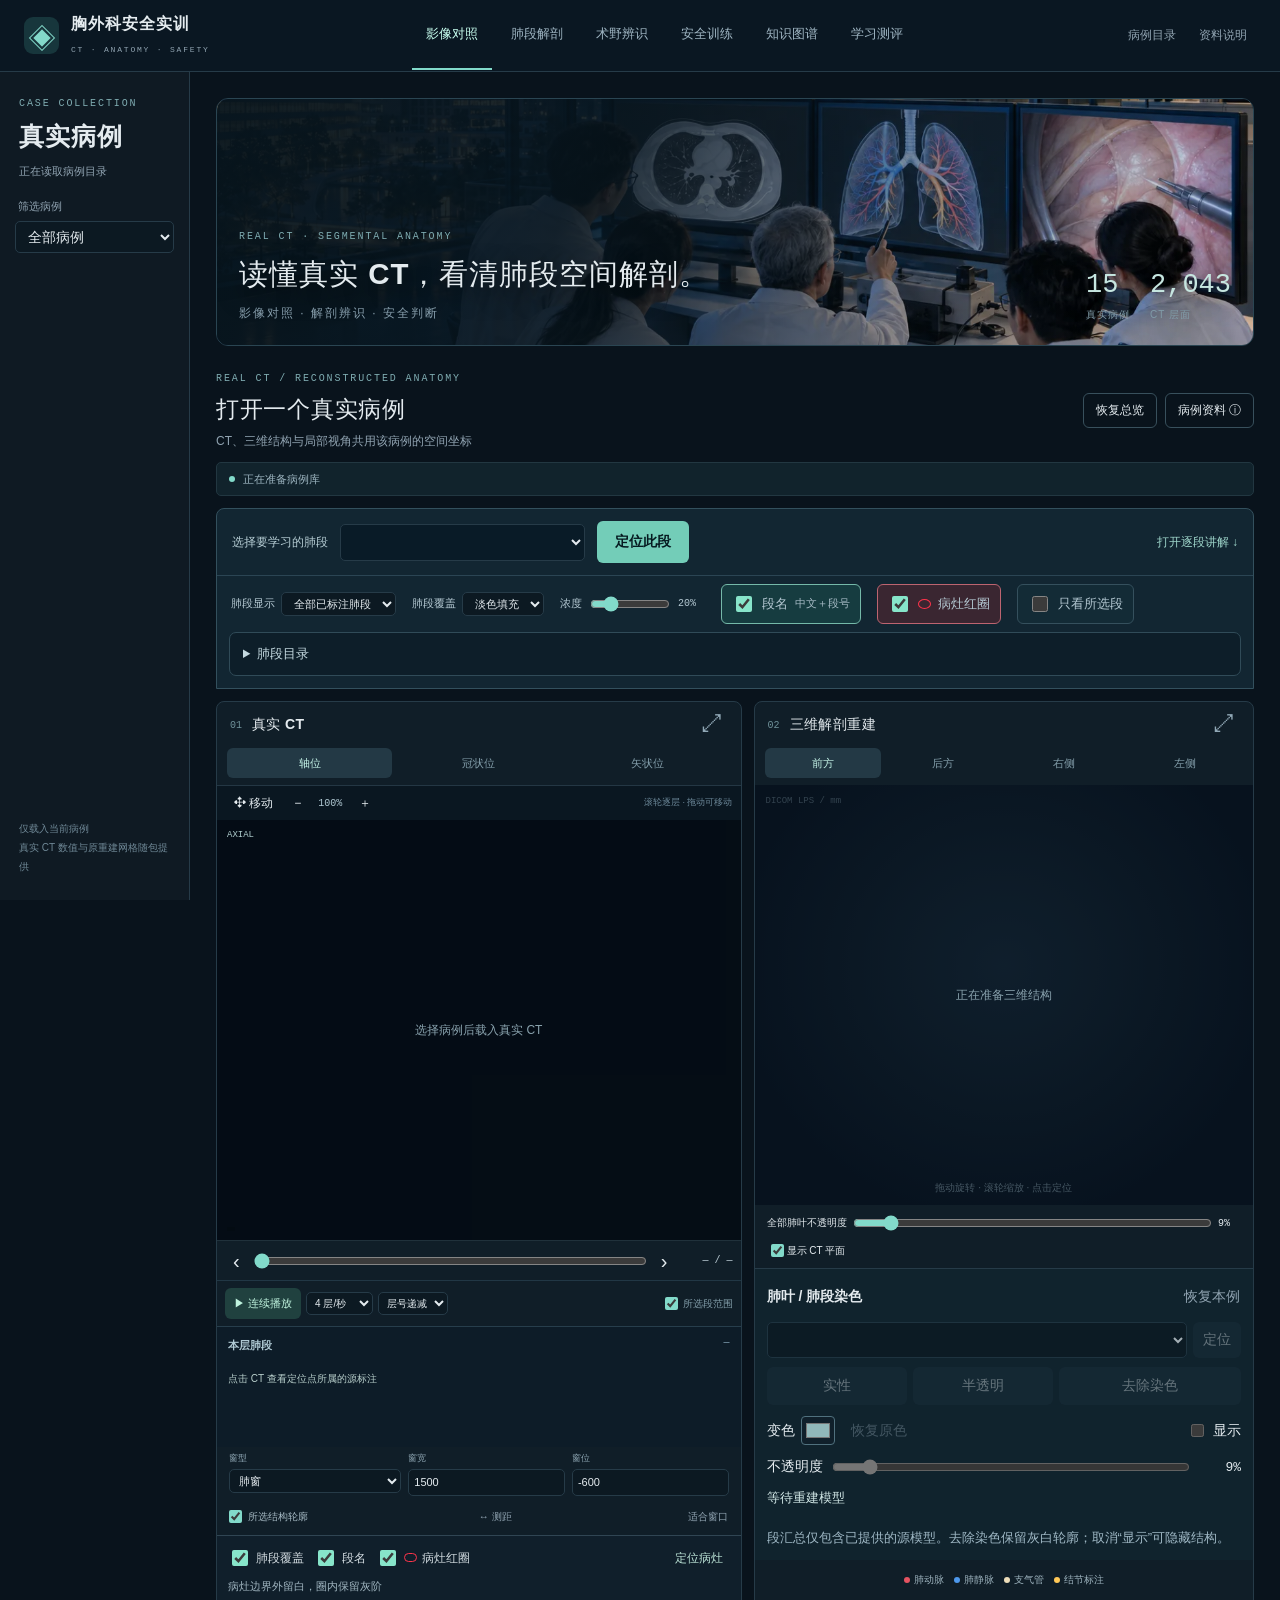
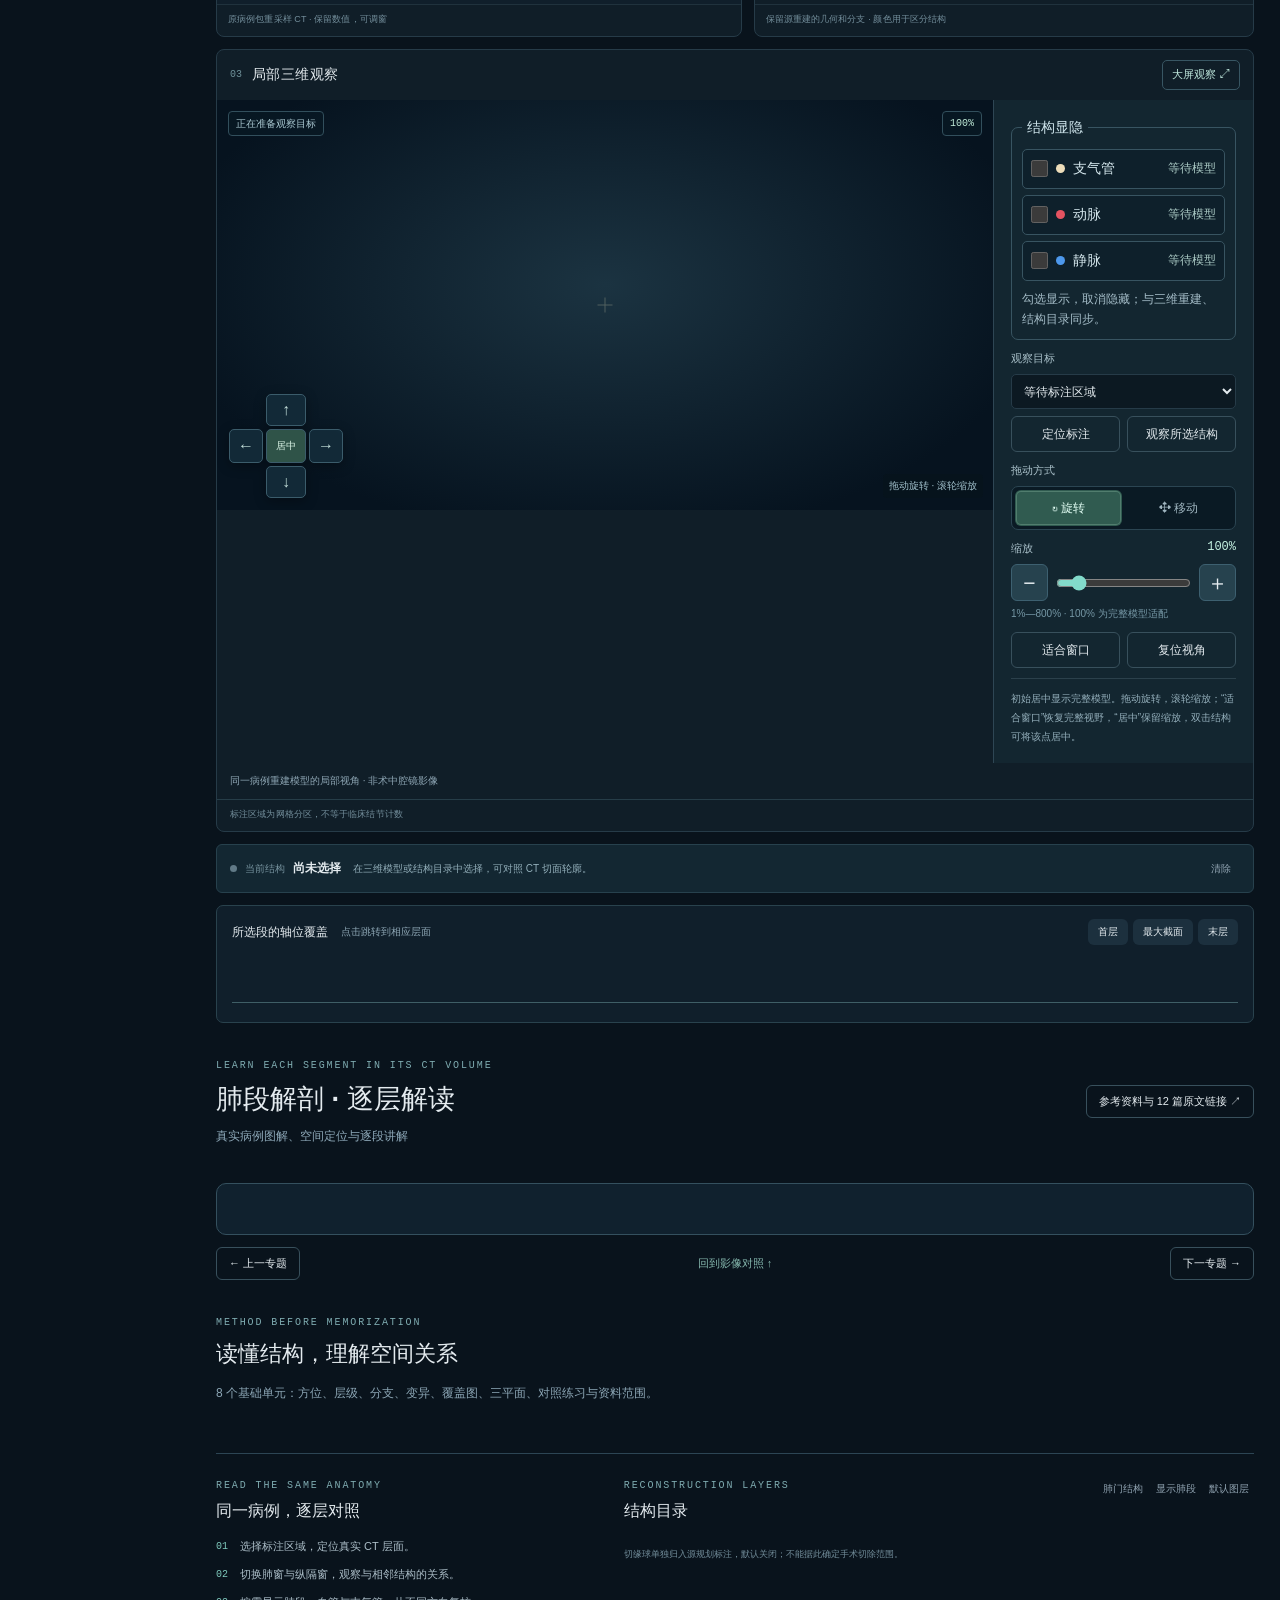
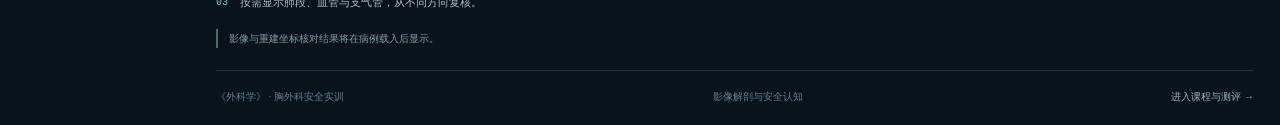
==== index.html @ 6d6334cf "Add site files batch 1 (277 files)" ====
<!doctype html>
<html lang="zh-CN">
<head>
 <meta charset="UTF-8"><meta name="viewport" content="width=device-width,initial-scale=1">
 <meta name="theme-color" content="#0b151e">
 <meta name="description" content="胸外科安全实训：以真实 CT 与三维重建学习肺段解剖，连接术野辨识、安全判断与学习测评。">
 <meta http-equiv="Content-Security-Policy" content="default-src 'self'; script-src 'self'; style-src 'self' 'unsafe-inline'; img-src 'self' data: blob:; connect-src 'self'; object-src 'none'; base-uri 'self'">
 <title>肺段解剖与影像对照｜胸外科安全实训</title>
 <link rel="icon" href="./assets/favicon.svg" type="image/svg+xml"><link rel="stylesheet" href="./case-library.css">
 <link rel="stylesheet" href="./case-library-detail.css">
 <link rel="stylesheet" href="./segment-course.css">
 <link rel="stylesheet" href="./segment-supplement.css">
 <link rel="stylesheet" href="./reconstruction-controls.css">
 <link rel="stylesheet" href="./knowledge-nav.css">
</head>
<body>
 <a class="skip" href="#case-workspace">跳到病例影像</a>
 <header class="library-header">
  <a class="library-brand" href="./index.html"><span class="brand-symbol" aria-hidden="true">◈</span><span><strong>胸外科安全实训</strong><small>CT · ANATOMY · SAFETY</small></span></a>
  <nav class="workspace-nav" aria-label="学习导航"><a class="active" href="#imaging-anchor">影像对照</a><a href="#segment-course">肺段解剖</a><a href="./or-field.html">术野辨识</a><a href="./safety-training.html?route=training">安全训练</a><a href="./safety-training.html?route=knowledge" class="knowledge-nav-link">知识图谱</a><a href="./safety-training.html?route=assessment">学习测评</a></nav>
  <div class="header-links"><button id="case-sidebar-toggle" class="quiet" aria-expanded="true" aria-controls="case-catalog">病例目录</button><button id="about-btn" class="quiet">资料说明</button></div>
 </header>
 <div class="library-layout">
  <aside class="case-sidebar" id="case-catalog" aria-label="病例目录">
   <div class="sidebar-heading"><p class="eyebrow">CASE COLLECTION</p><h1>真实病例</h1><p id="catalog-summary">正在读取病例目录</p></div>
   <label class="filter-label" for="case-filter">筛选病例</label><select id="case-filter"><option value="all">全部病例</option></select>
   <div id="case-list" class="case-list" role="list" aria-label="选择匿名病例"></div>
   <p class="sidebar-foot">仅载入当前病例<br>真实 CT 数值与原重建网格随包提供</p>
  </aside>
  <main id="case-workspace" tabindex="-1">
   <section class="home-intro"><img class="lab-scene-photo" src="./assets/scene/briefing.webp" alt="" width="1600" height="901" decoding="async"><div><p class="eyebrow">REAL CT · SEGMENTAL ANATOMY</p><h1>读懂真实 CT，<br class="mobile-break">看清肺段空间解剖。</h1><p>影像对照 · 解剖辨识 · 安全判断</p></div><div class="intro-data"><strong>15<span>真实病例</span></strong><strong>2,043<span>CT 层面</span></strong><a href="#segment-course">开始肺段学习 ↗</a></div></section>
   <div class="case-heading" id="imaging-anchor"><div><p class="eyebrow" id="case-kicker">REAL CT / RECONSTRUCTED ANATOMY</p><h2 id="case-title">打开一个真实病例</h2><p id="case-metadata">CT、三维结构与局部视角共用该病例的空间坐标</p></div><div class="heading-actions"><button id="reset-all" class="outline">恢复总览</button><button id="case-info" class="outline">病例资料 <span aria-hidden="true">ⓘ</span></button></div></div>
   <div id="case-message" class="case-message" role="status" aria-live="polite"><span class="status-dot"></span><span id="load-status">正在准备病例库</span><button id="retry-load" hidden>重新载入</button></div>
   <section class="segment-workbench" aria-label="动态肺段对照">
    <div class="segment-toolbar"><div class="segment-picker"><label for="segment-select">选择要学习的肺段</label><select id="segment-select" aria-label="按肺叶选择肺段"></select><button id="segment-focus" class="accent-button">定位此段</button></div><a href="#segment-course" class="tutorial-shortcut">打开逐段讲解 ↓</a></div>
    <div class="overlay-controls" role="group" aria-label="独立控制肺段、段名与病灶红圈">
     <label>肺段显示<select id="segment-annotation-source"><option value="review" selected>全部已标注肺段</option><option value="source">仅原有肺段</option></select></label>
     <label>肺段覆盖<select id="segment-overlay"><option value="fill">淡色填充</option><option value="outline">仅轮廓</option><option value="off">隐藏覆盖</option></select></label>
     <label class="opacity-control">浓度<input id="segment-opacity" type="range" min="8" max="65" value="20"><output id="segment-opacity-value">20%</output></label>
     <label class="annotation-switch"><input type="checkbox" id="segment-labels" checked>段名 <small>中文＋段号</small></label>
     <label class="annotation-switch lesion-switch"><input type="checkbox" id="show-lesion-outline" checked><i aria-hidden="true"></i>病灶红圈</label>
     <label class="annotation-switch"><input type="checkbox" id="segment-only">只看所选段</label>
    </div>
    <details id="case-segment-coverage" class="case-segment-coverage"><summary id="case-coverage-title">肺段目录</summary><div id="case-coverage-grid"></div></details>
   </section>
   <div class="imaging-grid">
    <section class="image-panel ct-panel" aria-labelledby="ct-title">
     <header class="panel-header"><div><span class="panel-number">01</span><h3 id="ct-title">真实 CT</h3></div><button class="expand-btn" data-expand="ct-panel" aria-label="放大真实 CT">⤢</button></header>
     <div class="plane-tabs" role="group" aria-label="CT 观察平面"><button data-plane="axial" aria-pressed="true">轴位</button><button data-plane="coronal" aria-pressed="false">冠状位</button><button data-plane="sagittal" aria-pressed="false">矢状位</button></div>
     <div class="ct-view-tools"><button id="ct-pan-mode" aria-pressed="false">✥ 移动</button><button id="ct-zoom-out" aria-label="缩小 CT">−</button><output id="ct-zoom-value">100%</output><button id="ct-zoom-in" aria-label="放大 CT">＋</button><span>滚轮逐层 · 拖动可移动</span></div><div class="ct-stage"><canvas id="real-ct" tabindex="0" aria-label="真实CT，滚轮或方向键逐层浏览，点击设置三维定位点"></canvas><img id="ct-preview" alt="当前匿名病例的真实CT预览" hidden><div class="canvas-empty" id="ct-empty">选择病例后载入真实 CT</div><span class="ct-plane-label" id="ct-plane-label">AXIAL</span><span class="ct-value" id="ct-value"></span></div>
     <div class="slice-control"><button id="slice-prev" aria-label="上一层">‹</button><input id="real-slice" type="range" min="0" max="1" value="0" aria-label="CT 层面"><button id="slice-next" aria-label="下一层">›</button><output id="real-slice-label">— / —</output></div>
     <div class="cine-controls"><button id="segment-cine" aria-pressed="false">▶ 连续播放</button><select id="cine-speed" aria-label="播放速度"><option value="2">2 层/秒</option><option value="4" selected>4 层/秒</option><option value="8">8 层/秒</option><option value="12">12 层/秒</option></select><select id="cine-direction" aria-label="播放方向"><option value="backward">层号递减</option><option value="forward">层号递增</option></select><label><input id="segment-range-only" type="checkbox" checked>所选段范围</label></div>
     <div class="slice-segment-summary"><div><strong>本层肺段</strong><span id="current-segment-count">—</span></div><p id="slice-label-status" class="slice-label-status"></p><div id="current-segments"></div><p id="segment-point">点击 CT 查看定位点所属的源标注</p></div>
     <div class="window-controls"><label>窗型<select id="window-preset"><option value="lung">肺窗</option><option value="mediastinum">纵隔窗</option><option value="bone">骨窗</option><option value="custom">自定义</option></select></label><label>窗宽<input id="window-width" type="number" value="1500" min="2" max="12000" step="50"></label><label>窗位<input id="window-center" type="number" value="-600" min="-1500" max="4000" step="50"></label></div>
     <div class="ct-options"><label><input id="show-contour" type="checkbox" checked>所选结构轮廓</label><button id="measure-btn" class="quiet" aria-pressed="false">↔ 测距</button><button id="ct-zoom-reset" class="quiet">适合窗口</button></div>
     <div class="lesion-controls"><label><input id="ct-segment-overlay" type="checkbox" checked>肺段覆盖</label><label><input id="ct-segment-labels" type="checkbox" checked>段名</label><label><input id="ct-lesion-outline" type="checkbox" checked><i aria-hidden="true"></i>病灶红圈</label><button id="locate-lesion" class="quiet">定位病灶</button><span id="lesion-readout">病灶边界外留白，圈内保留灰阶</span></div>
     <p class="panel-foot" id="ct-resolution">原病例包重采样 CT · 保留数值，可调窗</p>
    </section>
    <section class="image-panel anatomy-panel" aria-labelledby="model-title">
     <header class="panel-header"><div><span class="panel-number">02</span><h3 id="model-title">三维解剖重建</h3></div><button class="expand-btn" data-expand="anatomy-panel" aria-label="放大三维重建">⤢</button></header>
     <div class="camera-presets" role="group" aria-label="三维观察方向"><button data-camera="anterior" aria-pressed="true">前方</button><button data-camera="posterior" aria-pressed="false">后方</button><button data-camera="right" aria-pressed="false">右侧</button><button data-camera="left" aria-pressed="false">左侧</button></div>
     <div class="model-stage"><canvas id="real-model" tabindex="0" aria-label="真实三维肺结构，拖动旋转，滚轮缩放，点击结构定位CT"></canvas><span class="model-hint">拖动旋转 · 滚轮缩放 · 点击定位</span><span class="coordinate-label">DICOM LPS / mm</span><div class="canvas-empty" id="model-empty">正在准备三维结构</div></div>
     <div class="model-controls"><label>全部肺叶不透明度<input id="lobe-opacity" type="range" min="0" max="100" value="9"><output id="opacity-label">9%</output></label><label class="inline-check"><input id="show-ct-plane" type="checkbox" checked>显示 CT 平面</label></div>
     <div id="reconstruction-controls" class="reconstruction-controls" role="group" aria-label="肺叶与肺段独立染色">
      <div class="reconstruction-heading"><strong>肺叶 / 肺段染色</strong><button id="reconstruction-reset" class="quiet">恢复本例</button></div>
      <div class="reconstruction-target-row"><select id="reconstruction-target" aria-label="选择要调整的肺叶、肺段或亚段" disabled></select><button id="reconstruction-locate" disabled>定位</button></div>
      <div class="reconstruction-actions"><button data-surface-action="solid" aria-pressed="false" disabled>实性</button><button data-surface-action="translucent" aria-pressed="false" disabled>半透明</button><button data-surface-action="clear-color" aria-pressed="false" disabled>去除染色</button></div>
      <div class="reconstruction-color-row"><label>变色<input id="reconstruction-color" type="color" value="#91b8ba" aria-label="所选肺叶或肺段颜色" disabled></label><button data-surface-action="source-color" class="quiet" disabled>恢复原色</button><label class="surface-visible"><input id="reconstruction-visible" type="checkbox" disabled>显示</label></div>
      <label class="reconstruction-opacity-row">不透明度<input id="reconstruction-opacity" type="range" min="0" max="100" value="9" aria-label="所选结构不透明度，0为完全透明，100为实性" disabled><output id="reconstruction-opacity-value">9%</output></label>
      <p id="reconstruction-state" role="status" aria-live="polite">等待重建模型</p>
      <p id="reconstruction-coverage"></p><p>段汇总仅包含已提供的源模型。去除染色保留灰白轮廓；取消“显示”可隐藏结构。</p>
     </div>
     <div class="model-legend"><span><i class="artery"></i>肺动脉</span><span><i class="vein"></i>肺静脉</span><span><i class="airway"></i>支气管</span><span><i class="nodule"></i>结节标注</span></div>
     <p class="panel-foot">保留源重建的几何和分支 · 颜色用于区分结构</p>
    </section>
    <section class="image-panel detail-panel" aria-labelledby="detail-title">
     <header class="panel-header"><div><span class="panel-number">03</span><h3 id="detail-title">局部三维观察</h3></div><button class="expand-btn detail-expand" data-expand="detail-panel" data-expanded-label="退出大屏" data-collapsed-label="大屏观察" aria-label="打开局部观察大屏" aria-expanded="false">大屏观察 ⤢</button></header>
     <div class="detail-workspace">
      <div class="detail-stage" data-drag-mode="rotate">
       <canvas id="real-detail" tabindex="0" aria-label="局部三维观察。可切换旋转和移动，使用加减按钮缩放；方向键移动，Home键居中。" aria-describedby="detail-help"></canvas>
       <div class="detail-reticle" aria-hidden="true"></div>
       <div class="detail-hud"><span id="detail-focus-label">正在准备观察目标</span><span id="detail-zoom-badge">100%</span></div>
       <div class="detail-nudge" role="group" aria-label="将模型移到所需位置">
        <button data-detail-pan="0,-1" class="nudge-up" aria-label="模型向上移动" title="模型向上移动">↑</button>
        <button data-detail-pan="-1,0" class="nudge-left" aria-label="模型向左移动" title="模型向左移动">←</button>
        <button id="detail-center" class="nudge-center" aria-label="将模型移到画面中央" title="模型居中，保留当前缩放">居中</button>
        <button data-detail-pan="1,0" class="nudge-right" aria-label="模型向右移动" title="模型向右移动">→</button>
        <button data-detail-pan="0,1" class="nudge-down" aria-label="模型向下移动" title="模型向下移动">↓</button>
       </div>
       <span class="detail-canvas-hint" id="detail-drag-hint">拖动旋转 · 滚轮缩放</span>
      </div>
      <div class="detail-tools" aria-label="局部观察工具">
       <fieldset class="detail-structure-controls"><legend>结构显隐</legend><div class="detail-structure-options">
        <label><input id="detail-show-airway" data-detail-group="airway" type="checkbox" disabled><i class="airway" aria-hidden="true"></i><span>支气管</span><small data-detail-group-state="airway">等待模型</small></label>
        <label><input id="detail-show-artery" data-detail-group="artery" type="checkbox" disabled><i class="artery" aria-hidden="true"></i><span>动脉</span><small data-detail-group-state="artery">等待模型</small></label>
        <label><input id="detail-show-vein" data-detail-group="vein" type="checkbox" disabled><i class="vein" aria-hidden="true"></i><span>静脉</span><small data-detail-group-state="vein">等待模型</small></label>
       </div><p>勾选显示，取消隐藏；与三维重建、结构目录同步。</p></fieldset>
       <div class="detail-target-controls"><label for="target-select">观察目标</label><select id="target-select"><option>等待标注区域</option></select><div class="detail-target-actions"><button id="focus-target" class="outline">定位标注</button><button id="focus-selection" class="outline">观察所选结构</button></div></div>
       <div class="detail-mode-controls"><span class="detail-tool-label">拖动方式</span><div class="detail-mode-buttons" role="group" aria-label="选择拖动操作"><button data-detail-mode="rotate" aria-pressed="true">↻ 旋转</button><button data-detail-mode="pan" aria-pressed="false">✥ 移动</button></div></div>
       <div class="detail-zoom-controls"><label for="detail-zoom">缩放 <output id="detail-zoom-value">100%</output></label><div class="detail-zoom-row"><button id="detail-zoom-out" aria-label="缩小模型" title="缩小模型">−</button><input id="detail-zoom" type="range" min="1" max="800" value="100" step="0.1" aria-label="模型显示比例，以适合窗口为百分之百"><button id="detail-zoom-in" aria-label="放大模型" title="放大模型">＋</button></div><small id="detail-zoom-reference">1%—800% · 100% 为完整模型适配</small></div>
       <div class="detail-view-actions"><button id="detail-fit" class="outline">适合窗口</button><button id="detail-reset" class="outline">复位视角</button></div>
       <p id="detail-help" class="detail-help">初始居中显示完整模型。拖动旋转，滚轮缩放；“适合窗口”恢复完整视野，“居中”保留缩放，双击结构可将该点居中。</p>
      </div>
     </div>
     <p class="detail-note">同一病例重建模型的局部视角 · 非术中腔镜影像</p>
     <p class="panel-foot">标注区域为网格分区，不等于临床结节计数</p>
    </section>
   </div>
   <div class="selection-strip"><div><span class="selection-dot" id="selection-dot"></span><span>当前结构</span><strong id="selection-title">尚未选择</strong></div><p id="selection-position">在三维模型或结构目录中选择，可对照 CT 切面轮廓。</p><button id="clear-selection" class="quiet">清除</button></div>
   <div class="segment-timeline"><div><strong>所选段的轴位覆盖</strong><span id="segment-timeline-caption">点击跳转到相应层面</span><div class="segment-bookmarks"><button data-segment-position="first">首层</button><button data-segment-position="peak">最大截面</button><button data-segment-position="last">末层</button></div></div><div id="segment-slice-strip" class="slice-bars" aria-label="肺段轴位覆盖时间轴"></div></div>
   <section id="segment-course" class="segment-course" aria-labelledby="segment-course-title">
    <header class="course-heading"><div><p class="eyebrow">LEARN EACH SEGMENT IN ITS CT VOLUME</p><h2 id="segment-course-title">肺段解剖 · 逐层解读</h2><p id="segment-count-total">真实病例图解、空间定位与逐段讲解</p></div><button id="segment-source-btn" class="outline">参考资料与 12 篇原文链接 ↗</button></header>
    <div id="segment-navigation" class="segment-navigation" aria-label="肺叶与肺段教程目录"></div>
    <div id="segment-lesson" class="segment-lesson"></div>
    <div class="lesson-pager"><button id="segment-previous" class="outline">← 上一专题</button><a href="#imaging-anchor">回到影像对照 ↑</a><button id="segment-next" class="outline">下一专题 →</button></div>
    <div class="fundamentals-heading"><p class="eyebrow">METHOD BEFORE MEMORIZATION</p><h3>读懂结构，理解空间关系</h3><p>8 个基础单元：方位、层级、分支、变异、覆盖图、三平面、对照练习与资料范围。</p></div><div id="fundamentals" class="fundamentals"></div>
   </section>
   <div class="lower-grid">
    <section class="study-notes"><p class="eyebrow">READ THE SAME ANATOMY</p><h3>同一病例，逐层对照</h3><ol><li><span>01</span><p>选择标注区域，定位真实 CT 层面。</p></li><li><span>02</span><p>切换肺窗与纵隔窗，观察与相邻结构的关系。</p></li><li><span>03</span><p>按需显示肺段、血管与支气管，从不同方向复核。</p></li></ol><p class="alignment-note" id="alignment-note">影像与重建坐标核对结果将在病例载入后显示。</p></section>
    <section class="structure-section"><div class="structure-heading"><div><p class="eyebrow">RECONSTRUCTION LAYERS</p><h3>结构目录 <span id="structure-count"></span></h3></div><div class="layer-presets"><button id="layers-core" class="quiet">肺门结构</button><button id="layers-segments" class="quiet">显示肺段</button><button id="layers-reset" class="quiet">默认图层</button></div></div><div id="structure-groups" class="structure-groups"></div><p class="layer-note">切缘球单独归入源规划标注，默认关闭；不能据此确定手术切除范围。</p></section>
   </div>
   <footer class="library-footer"><span>《外科学》 · 胸外科安全实训</span><span>影像解剖与安全认知</span><a href="./safety-training.html?route=assessment">进入课程与测评 →</a></footer>
  </main>
 </div>
 <dialog id="case-dialog"><button id="close-dialog" class="dialog-close" aria-label="关闭说明">×</button><div id="dialog-content"></div></dialog>
 <dialog id="segment-source-dialog"><button id="segment-source-close" class="dialog-close" aria-label="关闭参考资料">×</button><div id="segment-source-content"></div></dialog>
 <script type="module" src="./case-library.js"></script>
</body>
</html>
---- case-library.css ----
:root{color-scheme:dark;--bg:#0b141d;--surface:#111f2a;--line:#243541;--text:#e4ebef;--muted:#91a4b2;--accent:#7bd2bd;--mono:ui-monospace,SFMono-Regular,Consolas,monospace;font:14px/1.55 -apple-system,BlinkMacSystemFont,"PingFang SC","Microsoft YaHei",sans-serif}*{box-sizing:border-box}body{margin:0;background:var(--bg);color:var(--text)}button,input,select{font:inherit}button,a,input,select{touch-action:manipulation}button{cursor:pointer;border:1px solid transparent;background:#1c303e;color:var(--text);border-radius:6px;padding:7px 11px}button:hover{background:#284251}button:disabled{opacity:.4;cursor:wait}a{color:inherit;text-decoration:none}button:focus-visible,a:focus-visible,input:focus-visible,select:focus-visible,canvas:focus-visible{outline:2px solid var(--accent);outline-offset:3px}select,input[type=number]{color:var(--text);background:#0c1922;border:1px solid var(--line);border-radius:5px;padding:6px 8px;min-width:0}input[type=range]{accent-color:var(--accent);min-width:40px;cursor:pointer}input[type=checkbox]{accent-color:var(--accent)}[hidden]{display:none!important}.quiet{background:transparent;color:var(--muted);padding:6px 8px}.quiet:hover{color:var(--text)}.outline,.return-link{border:1px solid #38505c;background:transparent;border-radius:6px;padding:7px 12px}.skip{position:fixed;top:-80px;left:12px;z-index:100;background:var(--accent);color:#06121b;padding:10px}.skip:focus{top:10px}.library-header{height:78px;display:flex;align-items:center;justify-content:space-between;padding:0 28px;border-bottom:1px solid var(--line);background:#0f1b25;gap:20px}.library-brand{display:flex;gap:12px;align-items:center;white-space:nowrap}.brand-symbol{display:grid;place-items:center;width:38px;height:42px;color:var(--accent);font-size:32px;border:1px solid #42615f;border-radius:9px}.library-brand strong{display:block;font-size:17px;letter-spacing:1px;font-weight:600}.library-brand small{font:9px var(--mono);letter-spacing:1.5px;color:var(--muted)}.header-links{display:flex;align-items:center;gap:20px}.live-badge{font-size:12px;color:#a1bdba}.live-badge i,.status-dot{display:inline-block;background:var(--accent);width:6px;height:6px;border-radius:50%;margin-right:8px}.return-link{font-size:13px}.return-link span{margin-left:10px}.library-layout{display:grid;grid-template-columns:216px minmax(0,1fr);min-height:calc(100vh - 78px)}.case-sidebar{border-right:1px solid var(--line);background:#0f1a23;padding:27px 15px 18px;display:flex;flex-direction:column}.sidebar-heading{padding:0 8px 18px}.eyebrow{margin:0 0 6px;font:10px/1.5 var(--mono);letter-spacing:1.9px;color:#7facb1}.sidebar-heading h1{font-size:25px;letter-spacing:1px;margin:4px 0 7px;font-weight:600}.sidebar-heading p:last-child{font-size:11px;color:var(--muted);margin:0}.filter-label{color:var(--muted);font-size:11px;margin:0 7px 6px}.case-sidebar>select{margin:0 4px 18px}.case-list{display:flex;flex-direction:column;gap:7px;max-height:calc(100vh - 330px);overflow:auto;scrollbar-width:thin;min-height:210px}.case-card{display:grid;grid-template-columns:49px 1fr;align-items:center;width:100%;text-align:left;gap:10px;padding:11px 8px;border:1px solid transparent;background:transparent;border-radius:7px}.case-card img{width:49px;height:49px;object-fit:contain;background:#03080c;border-radius:4px;opacity:.75}.case-card small{font:10px var(--mono);color:var(--muted)}.case-card strong{font-size:12px;display:block;letter-spacing:.3px;font-weight:500;margin:3px 0}.case-card .card-slices{font-size:10px;color:#7d929e;display:block}.case-card[aria-current=true]{background:#18312f;border-color:#3e665f}.case-card[aria-current=true] small{color:var(--accent)}.case-card[aria-current=true] img{opacity:1}.sidebar-foot{margin:auto 8px 0;padding-top:22px;color:#6f8896;font-size:10px;line-height:1.9}main{min-width:0;padding:26px 25px 0}.case-heading{display:flex;align-items:center;justify-content:space-between;gap:15px;margin-bottom:16px}.case-heading h2{margin:4px 0 4px;font-size:27px;font-weight:550;letter-spacing:.7px}.case-heading #case-metadata{font-size:12px;color:var(--muted);margin:0}.heading-actions{display:flex;gap:8px;flex-shrink:0}.heading-actions button{font-size:12px}.case-message{display:flex;align-items:center;gap:0;color:#9eb6c1;font-size:11px;min-height:34px;padding:6px 12px;border:1px solid #223741;background:#11232c;border-radius:5px;margin-bottom:15px}.case-message.error{color:#f0b4ad;border-color:#764e4c}.case-message.error .status-dot{background:#ef8c83}.case-message button{margin-left:auto;padding:2px 8px}.imaging-grid{display:grid;grid-template-columns:minmax(250px,1.03fr) minmax(285px,1.3fr) minmax(230px,.9fr);gap:11px;align-items:stretch}.image-panel{background:#101e28;border:1px solid var(--line);border-radius:8px;overflow:hidden;display:flex;flex-direction:column;min-width:0}.panel-header{display:flex;align-items:center;justify-content:space-between;height:47px;padding:0 13px}.panel-header>div{display:flex;align-items:center;gap:10px}.panel-header h3{font-size:13px;font-weight:550;margin:0;letter-spacing:.4px}.panel-number{font:10px var(--mono);color:#6f9199}.expand-btn{background:transparent;font-size:22px;line-height:1;padding:2px 5px;color:#90a8b6}.plane-tabs,.camera-presets,.detail-toolbar{height:37px;display:flex;padding:0 10px 7px;gap:4px}.plane-tabs button,.camera-presets button{font-size:11px;background:transparent;padding:3px 10px;color:#839eaa;flex:1}.plane-tabs [aria-pressed=true],.camera-presets [aria-pressed=true]{background:#233945;color:#c5f4e8}.detail-toolbar select{font-size:11px;width:100%;padding:3px 7px}.ct-stage,.model-stage,.detail-stage{position:relative;height:340px;min-height:270px;flex:1;background:#03090e;overflow:hidden}.model-stage{background:radial-gradient(ellipse at 48% 39%,#1d3442,#0a161f 72%)}.detail-stage{background:radial-gradient(ellipse at 50% 50%,#1c2e38,#050e16 80%)}canvas{width:100%;height:100%;display:block;touch-action:none}.ct-stage canvas{cursor:crosshair}.model-stage canvas,.detail-stage canvas{cursor:grab}.model-stage canvas:active,.detail-stage canvas:active{cursor:grabbing}#ct-preview{position:absolute;left:0;top:0;width:100%;height:100%;object-fit:contain;opacity:.48;pointer-events:none}.canvas-empty{position:absolute;inset:0;display:flex;align-items:center;justify-content:center;color:#8aa3ae;font-size:12px;background:#07111b85;padding:20px;text-align:center;pointer-events:none}.ct-plane-label,.ct-value,.coordinate-label,.model-hint,.detail-mode{position:absolute;pointer-events:none;color:#8aa4b1;font:9px/1.5 var(--mono)}.ct-plane-label{left:10px;top:9px;color:#afcdcd}.ct-value{left:10px;bottom:9px;background:#040b11a8;padding:2px 4px}.model-hint{bottom:10px;left:0;right:0;text-align:center;font-family:inherit;font-size:10px}.coordinate-label{top:10px;left:11px;opacity:.7}.detail-mode{left:10px;top:10px;font-family:inherit;font-size:10px;color:#aec3c9}.detail-reticle{position:absolute;left:50%;top:50%;width:15px;height:15px;transform:translate(-50%,-50%);pointer-events:none;opacity:.45}.detail-reticle:before,.detail-reticle:after{content:"";position:absolute;background:#e0d7af}.detail-reticle:before{width:15px;height:1px;top:7px}.detail-reticle:after{height:15px;width:1px;left:7px}.slice-control{height:40px;padding:5px 8px;display:flex;gap:4px;align-items:center;border-top:1px solid #20313b}.slice-control button{font-size:20px;padding:0 7px;background:transparent;line-height:1}.slice-control input{width:100%;flex:1}.slice-control output{font:10px var(--mono);color:#bacbd4;min-width:53px;text-align:right}.window-controls{display:grid;grid-template-columns:1.1fr 1fr 1fr;gap:7px;padding:5px 12px 8px}.window-controls label{font-size:9px;color:#8ea6b3}.window-controls select,.window-controls input{display:block;width:100%;font-size:11px;margin-top:3px;padding:4px 5px}.ct-options{padding:0 8px 5px;display:flex;align-items:center;gap:0;justify-content:space-between;font-size:10px}.ct-options label{display:flex;align-items:center;gap:3px;color:#a6bac4}.ct-options button{font-size:10px;padding:4px}.ct-options [aria-pressed=true]{color:var(--accent);background:#1c3d38}.model-controls{height:52px;padding:8px 12px;display:flex;align-items:center;gap:8px;flex-wrap:wrap;font-size:10px}.model-controls>label:first-child{display:flex;gap:4px;align-items:center;flex:1}.model-controls input[type=range]{width:75px;flex:1}.model-controls output{font:10px var(--mono);min-width:23px}.inline-check{display:flex;align-items:center;white-space:nowrap}.model-legend{display:flex;gap:10px;flex-wrap:wrap;justify-content:center;align-content:center;padding:12px 8px 16px;flex:0 0 55px;font-size:10px;color:#9db3be}.model-legend span{white-space:nowrap}.model-legend i{width:6px;height:6px;display:inline-block;margin-right:4px;border-radius:50%}.artery{background:#e55361}.vein{background:#4d98ec}.airway{background:#edddba}.nodule{background:#ffc857}.panel-foot{font-size:9px;color:#738e9b;letter-spacing:.1px;border-top:1px solid #20323d;padding:8px 11px;min-height:32px;margin:auto 0 0}.detail-controls{display:flex;gap:3px;align-items:center;justify-content:space-between;padding:10px 9px 6px}.detail-controls button{font-size:10px;padding:5px 7px}.detail-note{font-size:10px;color:#8ea6b4;padding:2px 12px 12px;margin:0;line-height:1.8;flex:0 0 66px}.selection-strip{margin:12px 0 25px;min-height:44px;display:flex;align-items:center;gap:20px;padding:9px 13px;background:#132732;border:1px solid #27414d;border-radius:6px;font-size:11px}.selection-strip>div{display:flex;gap:8px;align-items:center;white-space:nowrap}.selection-strip>div>span:nth-child(2){color:#77939f;font-size:10px}.selection-dot{width:7px;height:7px;border-radius:50%;background:#617a87}.selection-strip strong{font-size:12px}.selection-strip p{margin:0;color:#93afba;flex:1;font-size:10px}.selection-strip button{font-size:10px}.lower-grid{display:grid;grid-template-columns:minmax(220px,.65fr) minmax(0,1.65fr);gap:32px;padding-bottom:22px}.lower-grid h3{font-size:16px;font-weight:550;margin:3px 0 14px}.study-notes ol{padding:0;list-style:none;margin:0 0 16px}.study-notes li{display:flex;align-items:start;gap:12px;margin:11px 0}.study-notes li>span{font:10px var(--mono);color:#7fc8bb;margin-top:3px}.study-notes li p{font-size:11px;color:#acbec8;margin:0}.alignment-note{border-left:2px solid #476e65;padding-left:11px;font-size:10px;color:#829da9;line-height:1.9;margin:18px 0 0}.structure-heading{display:flex;align-items:center;justify-content:space-between;gap:10px}.structure-heading h3 span{font:11px var(--mono);color:#7897a3}.layer-presets{display:flex;gap:3px}.layer-presets button{font-size:10px}.structure-groups{display:grid;grid-template-columns:1fr 1fr;gap:7px}.structure-group{background:#11212b;border:1px solid #253843;border-radius:5px;overflow:hidden;align-self:start}.structure-group summary{padding:8px 10px;display:flex;align-items:center;gap:8px;cursor:pointer;font-size:11px;list-style:none}.structure-group summary:after{content:'＋';margin-left:auto;color:#7595a4}.structure-group[open] summary:after{content:'−'}.structure-group summary small{font:9px var(--mono);color:#7193a2}.structure-group summary i,.structure-row i{width:6px;height:6px;display:inline-block;border-radius:50%;flex-shrink:0}.structure-rows{max-height:150px;overflow:auto;scrollbar-width:thin;border-top:1px solid #21343e;padding:5px}.structure-row{display:flex;align-items:center;gap:5px;padding:1px 3px}.structure-row input{margin:0 4px 0 1px}.structure-row button{background:transparent;padding:3px 4px;font-size:10px;text-align:left;display:flex;align-items:center;gap:6px;flex:1;color:#aebfc8}.structure-row button[aria-pressed=true]{background:#29423e;color:#d1f8ed}.layer-note{font-size:9px;color:#738e9b;margin:10px 0 0}.library-footer{display:flex;align-items:center;justify-content:space-between;gap:20px;padding:18px 0 20px;border-top:1px solid #21343f;color:#647f8d;font-size:10px}.library-footer a{color:#98b7b8}.expanded{position:fixed;inset:25px;z-index:30;box-shadow:0 0 0 100vmax #02070bec}.expanded .ct-stage,.expanded .model-stage,.expanded .detail-stage{height:auto;min-height:0}.expanded .panel-header h3{font-size:17px}.expanded .panel-foot{margin-top:0}.expanded .window-controls{max-width:480px}.expanded .model-controls{max-width:560px}.expanded .model-legend{flex-basis:40px}.expanded .detail-note{flex-basis:auto}dialog{background:#14232e;color:var(--text);border:1px solid #3a5361;border-radius:12px;width:min(660px,calc(100vw - 30px));max-height:85vh;padding:30px;box-shadow:0 20px 100px #0008}dialog::backdrop{background:#020810b8;backdrop-filter:blur(5px)}.dialog-close{position:absolute;right:10px;top:7px;font-size:25px;background:transparent;color:#95adb9}dialog h2{font-size:23px;margin:5px 0 15px}dialog h3{font-size:14px;margin:23px 0 8px}dialog p,dialog li{font-size:13px;line-height:1.9;color:#b1c2cd}dialog ul{padding-left:19px}dialog table{width:100%;border-collapse:collapse;font-size:12px;margin:12px 0}dialog td{border-bottom:1px solid #2a414e;padding:8px}dialog td:first-child{color:#87a4b4;width:45%}dialog a{color:var(--accent);text-decoration:underline}
@media(min-width:1700px){.ct-stage,.model-stage,.detail-stage{height:420px}.library-layout{grid-template-columns:238px 1fr}main{padding:32px 32px 0}.case-sidebar{padding-top:32px}.imaging-grid{gap:15px}.case-card{grid-template-columns:60px 1fr;padding:12px}.case-card img{width:60px;height:55px}.case-card strong{font-size:13px}.case-list{max-height:calc(100vh - 350px)}}
@media(max-width:1280px){.library-layout{grid-template-columns:184px minmax(0,1fr)}main{padding:23px 17px 0}.case-sidebar{padding:23px 9px}.library-header{padding:0 20px}.imaging-grid{grid-template-columns:minmax(240px,1fr) minmax(260px,1.18fr)}.detail-panel{grid-column:1/-1;display:grid;grid-template-columns:235px 1fr 230px;grid-template-rows:47px 45px 55px 32px}.detail-panel .panel-header{grid-column:1;grid-row:1}.detail-toolbar{grid-column:1;grid-row:2;padding:5px 12px}.detail-stage{grid-column:2;grid-row:1/5;height:179px;min-height:0}.detail-controls{grid-column:1;grid-row:3;display:block}.detail-controls button{display:block;margin:2px auto}.detail-note{grid-column:3;grid-row:1/4;padding:24px 15px 10px}.detail-panel .panel-foot{grid-column:3;grid-row:4;border:0;font-size:9px;padding:0 15px}.detail-panel.expanded{display:flex}.detail-panel.expanded .detail-stage{flex:1;height:auto}.detail-panel.expanded .detail-controls{display:flex}.detail-panel.expanded .detail-note{padding:12px}.header-links{gap:12px}.live-badge{display:none}.selection-strip{gap:12px}.lower-grid{gap:20px;grid-template-columns:minmax(210px,.8fr) minmax(0,1.3fr)}.structure-heading{align-items:start}.layer-presets{flex-wrap:wrap;justify-content:flex-end}.layer-presets button{padding:2px 4px}.case-heading h2{font-size:24px}.heading-actions{flex-wrap:wrap;justify-content:flex-end}.case-list{max-height:740px}.model-controls>label:first-child{flex-basis:100%}.model-controls{height:65px}.model-legend{flex-basis:42px}}
@media(max-width:900px){.library-layout{display:block}.case-sidebar{padding:20px 17px 12px;border-right:0;border-bottom:1px solid var(--line);display:grid;grid-template-columns:1fr 145px;gap:10px}.sidebar-heading{padding:0}.sidebar-heading h1{display:inline-block;font-size:18px;margin:0 10px 0 0}.sidebar-heading .eyebrow{display:none}.sidebar-heading p:last-child{display:inline-block}.filter-label{display:none}.case-sidebar>select{margin:0}.case-list{grid-column:1/-1;flex-direction:row;min-height:0;max-height:none;overflow-x:auto;padding-bottom:4px}.case-card{width:165px;min-width:165px;padding:7px;grid-template-columns:40px 1fr;gap:7px}.case-card img{width:40px;height:40px}.case-card strong{font-size:11px}.card-slices{display:none!important}.sidebar-foot{display:none}.library-header{height:70px}.library-brand strong{font-size:15px}.library-brand small{font-size:8px}.header-links .quiet{display:none}.return-link{font-size:11px}.case-heading h2{font-size:23px}.lower-grid{grid-template-columns:1fr 1.4fr}.library-footer{flex-wrap:wrap;gap:7px 20px}.detail-panel{grid-template-columns:190px 1fr 185px}.ct-stage,.model-stage{height:325px}}
@media(max-width:640px){.library-header{padding:0 13px;gap:10px}.library-brand{gap:8px}.brand-symbol{width:30px;height:34px;font-size:25px}.library-brand strong{font-size:13px;letter-spacing:.3px}.library-brand small{font-size:6px;letter-spacing:.6px}.return-link{padding:5px 7px;white-space:nowrap}.return-link span{display:none}.case-sidebar{padding:15px 12px 9px;grid-template-columns:1fr 112px;gap:8px}.sidebar-heading h1{font-size:16px}.sidebar-heading p:last-child{font-size:9px}.case-sidebar>select{font-size:11px}main{padding:18px 12px 0}.case-heading{align-items:start;gap:5px}.case-heading h2{font-size:22px}.case-heading #case-metadata{font-size:10px;line-height:1.9}.case-kicker{font-size:8px}.heading-actions{gap:4px;max-width:85px}.heading-actions button{font-size:10px;padding:4px 7px}.imaging-grid{display:flex;flex-direction:column;gap:13px}.ct-stage{height:340px;flex:auto}.model-stage{height:390px;flex:auto}.detail-panel{display:flex}.detail-stage{height:290px;flex:auto}.detail-controls{display:flex}.detail-note{padding:5px 13px 12px;flex-basis:auto}.detail-panel .panel-foot{border-top:1px solid #21343f;padding:8px 11px}.detail-toolbar{padding:0 10px 7px}.detail-controls button{display:inline-block;margin:0}.model-controls{height:48px;flex-wrap:nowrap}.model-controls>label:first-child{flex-basis:auto}.model-legend{flex-basis:40px}.ct-options{justify-content:start;gap:16px}.window-controls{gap:12px}.selection-strip{flex-wrap:wrap;gap:5px}.selection-strip p{order:3;flex-basis:100%;padding-left:16px}.selection-strip>button{margin-left:auto}.lower-grid{display:flex;flex-direction:column-reverse;gap:25px}.structure-heading{align-items:center}.layer-presets{max-width:185px}.layer-presets button{font-size:9px}.study-notes{border-top:1px solid #223540;padding-top:21px}.study-notes h3{font-size:15px}.library-footer{font-size:9px}.expanded{inset:8px}.expanded .ct-stage,.expanded .model-stage,.expanded .detail-stage{flex:1}.ct-stage canvas{touch-action:pan-y}.case-message{font-size:10px}.structure-groups{gap:6px}.panel-header h3{font-size:14px}}
@media(prefers-reduced-motion:reduce){*{scroll-behavior:auto!important}}

.case-new-badge{display:inline-block;margin-left:4px;padding:1px 4px;border:1px solid #41695b;border-radius:3px;background:#1d3c31;color:#b7e8cc;font:9px/1.3 -apple-system,BlinkMacSystemFont,"PingFang SC",sans-serif;vertical-align:1px}
---- case-library-detail.css ----
/* Local observation workspace: a usable canvas and visible camera controls. */
.detail-panel{display:flex;flex-direction:column;min-width:0}
.detail-panel>.panel-header{grid-area:auto;flex-shrink:0}
.detail-panel .detail-expand{font-size:11px;line-height:1.4;border:1px solid #385663;border-radius:5px;padding:6px 9px;color:#bee7dc;white-space:nowrap}
.detail-workspace{display:flex;flex:1;flex-direction:column;min-width:0;min-height:0}
.detail-panel .detail-stage{grid-area:auto;height:360px;min-height:320px;flex:1 0 320px;background:radial-gradient(ellipse at 50% 45%,#243c48,#07121c 84%)}
.detail-tools{padding:13px;display:grid;gap:13px;min-width:0;background:#132630}
.detail-tools button{font-size:12px;min-height:36px}
.detail-structure-controls{grid-column:1/-1;min-width:0;margin:0;padding:10px;border:1px solid #385461;border-radius:7px}
.detail-structure-controls legend{padding:0 5px;font-size:14px;color:#d0e6ed}
.detail-structure-options{display:grid;gap:6px}
.detail-structure-options label{display:flex;align-items:center;gap:8px;min-height:40px;padding:7px 8px;border:1px solid #385461;border-radius:5px;background:#0e202b;font-size:14px;color:#d7e9ef;cursor:pointer;flex-wrap:wrap}
.detail-structure-options label[data-state=shown],.detail-structure-options label[data-state=partial]{border-color:#507e72;background:#19372f}
.detail-structure-options label[data-state=unavailable]{opacity:.6;cursor:default}
.detail-structure-options label:focus-within{outline:2px solid #a2e3cf;outline-offset:2px}
.detail-structure-options input{width:17px;height:17px;margin:0;flex:0 0 17px;accent-color:#8ed8bd}
.detail-structure-options i{width:9px;height:9px;border-radius:50%;flex:0 0 9px}
.detail-structure-options .airway{background:#edddba}.detail-structure-options .artery{background:#e55361}.detail-structure-options .vein{background:#4d98ec}
.detail-structure-options small{margin-left:auto;font-size:12px;color:#aac9c4}
.detail-structure-controls p{margin:8px 0 0;font-size:12px;line-height:1.7;color:#a5bdc8}
.detail-target-controls>label,.detail-tool-label,.detail-zoom-controls>label{display:flex;justify-content:space-between;gap:10px;font-size:11px;font-weight:500;color:#aac1ca;margin-bottom:7px}
.detail-target-controls select{width:100%;padding:7px 8px;font-size:12px;min-height:35px}
.detail-target-actions,.detail-mode-buttons,.detail-view-actions{display:flex;gap:7px}
.detail-target-actions{margin-top:7px}
.detail-target-actions button,.detail-mode-buttons button,.detail-view-actions button{flex:1;white-space:nowrap;padding:6px}
.detail-mode-buttons{padding:3px;background:#0a1a24;border:1px solid #2b4552;border-radius:7px;gap:4px}
.detail-mode-buttons button{color:#a0b6c0;background:transparent}
.detail-mode-buttons button[aria-pressed=true]{background:#305b50;color:#e3fff5;box-shadow:inset 0 0 0 1px #517d6e}
.detail-zoom-controls>label output{font:12px var(--mono);color:#c7f5e4}
.detail-zoom-row{display:flex;gap:8px;align-items:center}
.detail-zoom-row button{width:37px;min-width:37px;height:37px;padding:0;background:#26424e;border:1px solid #3d6070;font-size:21px;line-height:1}
.detail-zoom-row input{flex:1;width:100%;margin:0;min-width:40px}
.detail-zoom-controls small{font-size:10px;color:#7698a6;margin-top:5px;display:block}
.detail-help{font-size:10px;color:#94afbb;line-height:1.9;margin:0;border-top:1px solid #2b404b;padding-top:10px}
.detail-panel>.detail-note{grid-area:auto;padding:10px 13px;margin:0;flex:0 0 auto;line-height:1.6;font-size:10px}
.detail-panel>.panel-foot{grid-area:auto;border-top:1px solid #263d48;font-size:9px;padding:8px 13px;margin:0;flex:0 0 auto}
.detail-hud{position:absolute;top:11px;left:11px;right:11px;display:flex;align-items:start;justify-content:space-between;gap:7px;pointer-events:none}
.detail-hud>span{padding:4px 7px;background:#081824ca;border:1px solid #324f5c;border-radius:4px;color:#abc9d2;font-size:10px;line-height:1.5;max-width:calc(100% - 50px)}
.detail-hud>span:last-child{font:10px/1.5 var(--mono);color:#bfead7;white-space:nowrap}
.detail-panel .detail-reticle{opacity:.28}
.detail-nudge{position:absolute;left:12px;bottom:12px;display:grid;grid-template-columns:34px 40px 34px;grid-template-rows:32px 34px 32px;gap:3px;filter:drop-shadow(0 3px 6px #0005)}
.detail-nudge button{background:#142d3be8;border:1px solid #3b5c6b;border-radius:5px;padding:0;color:#c2ddd9;font-size:16px;line-height:1}
.detail-nudge button:hover{background:#3b655d;border-color:#88bca5}
.detail-nudge .nudge-up{grid-column:2;grid-row:1}
.detail-nudge .nudge-left{grid-column:1;grid-row:2}
.detail-nudge .nudge-center{grid-column:2;grid-row:2;font-size:10px;color:#dcf6e8;background:#345b4ee8}
.detail-nudge .nudge-right{grid-column:3;grid-row:2}
.detail-nudge .nudge-down{grid-column:2;grid-row:3}
.detail-canvas-hint{position:absolute;right:10px;bottom:12px;max-width:calc(100% - 139px);text-align:right;font-size:10px;line-height:1.8;color:#a0bfca;pointer-events:none;background:#07131ba3;padding:3px 6px;border-radius:4px}
.detail-stage[data-drag-mode=pan] canvas{cursor:move}
.detail-stage canvas:active{cursor:grabbing}
.detail-panel:has(button:focus-visible) .detail-stage{outline:1px solid #345a61;outline-offset:-1px}

@media(max-width:1500px) and (min-width:641px){
 .imaging-grid{grid-template-columns:minmax(240px,1fr) minmax(260px,1.18fr)}
 .detail-panel{grid-column:1/-1;display:flex;grid-template-columns:none;grid-template-rows:none}
 .detail-workspace{display:grid;grid-template-columns:minmax(0,1fr) 258px;flex:0 0 auto}
 .detail-panel .detail-stage{grid-area:auto;height:auto;min-height:430px;align-self:stretch}
 .detail-tools{border-left:1px solid #304752;gap:13px;align-content:center;padding:17px}
 .detail-panel>.panel-header{height:50px}
}
@media(min-width:1501px){
 .detail-tools{grid-template-columns:1fr 1fr;gap:10px}
 .detail-target-controls,.detail-help,.detail-view-actions{grid-column:1/-1}
 .detail-zoom-row{gap:4px}
 .detail-zoom-row button{min-width:30px;width:30px}
 .detail-mode-buttons{gap:2px}.detail-mode-buttons button{font-size:11px}
}
@media(max-width:760px) and (min-width:641px){
 .detail-workspace{grid-template-columns:minmax(0,1fr) 226px}
 .detail-tools{padding:12px}
 .detail-panel .detail-stage{height:auto;min-height:440px}
}
@media(max-width:640px){
 .detail-panel{display:flex;grid-template-columns:none;grid-template-rows:none}
 .detail-workspace{display:flex;flex-direction:column}
 .detail-panel .detail-stage{height:365px;min-height:340px;flex:0 0 auto}
 .detail-tools{grid-template-columns:1fr 1fr;gap:14px;padding:15px}
 .detail-target-controls,.detail-view-actions,.detail-help{grid-column:1/-1}
 .detail-mode-buttons{flex-direction:column}
 .detail-mode-buttons button{min-height:36px}
 .detail-tools button{min-height:40px}
 .detail-zoom-row{gap:5px}.detail-zoom-row button{min-width:32px;width:32px}
 .detail-nudge{grid-template-columns:40px 42px 40px;grid-template-rows:38px 40px 38px}
 .detail-canvas-hint{max-width:calc(100% - 155px)}
 .detail-hud>span{font-size:11px}
}
.detail-panel.expanded{display:flex;inset:16px;overflow:auto;overscroll-behavior:contain}
.detail-panel.expanded .detail-workspace{display:grid;grid-template-columns:minmax(0,1fr) 274px;flex:1;min-height:250px}
.detail-panel.expanded .detail-stage{height:auto;min-height:250px;flex:auto}
.detail-panel.expanded .detail-tools{display:grid;grid-template-columns:1fr;align-content:start;border-left:1px solid #304752;gap:18px;padding:20px;overflow-y:auto}
.detail-panel.expanded .detail-tools>*{grid-column:auto}
.detail-panel.expanded .detail-mode-buttons{flex-direction:row}
.detail-panel.expanded .detail-note{padding:8px 13px}
.detail-panel.expanded .panel-foot{min-height:26px;padding:4px 13px}
@media(max-width:700px){
 .detail-panel.expanded{inset:6px}
 .detail-panel.expanded .detail-workspace{display:flex;flex-direction:column;overflow:auto;min-height:0}
 .detail-panel.expanded .detail-stage{height:46dvh;min-height:255px;flex:1 0 255px}
 .detail-panel.expanded .detail-tools{display:grid;grid-template-columns:1fr 1fr;border-left:0;padding:12px;gap:10px;overflow:visible}
 .detail-panel.expanded .detail-structure-controls,.detail-panel.expanded .detail-target-controls,.detail-panel.expanded .detail-view-actions,.detail-panel.expanded .detail-help{grid-column:1/-1}
 .detail-panel.expanded .detail-mode-buttons{flex-direction:column}
 /* Keep touch controls below the rendered model instead of covering a lobe. */
 .detail-panel .detail-stage #real-detail{height:calc(100% - 48px)}
 .detail-panel .detail-nudge{left:10px;right:10px;bottom:8px;display:flex;justify-content:center;gap:6px;filter:none}
 .detail-panel .detail-nudge button{width:38px;height:34px;flex:0 0 38px}
 .detail-panel .detail-canvas-hint{bottom:50px;max-width:calc(100% - 20px);font-size:10px}
}
---- segment-course.css ----
/* Shared home/real-case workspace. Clinical imagery is the primary surface. */
.overlay-controls .annotation-switch{padding:8px 10px;border:1px solid #35505d;border-radius:6px;cursor:pointer;background:#132b36;min-height:38px;font-size:13px;gap:7px}.annotation-switch small{color:#a7bbc5;font-size:11px}.annotation-switch input,.lesion-controls input{accent-color:#87e5ca;width:16px;height:16px;flex-shrink:0}.annotation-switch:has(input:checked){border-color:#75b9a9;background:#163c40}.annotation-switch.lesion-switch:has(input:checked){border-color:#bd6470;background:#3a2631}.lesion-switch i{display:inline-block;width:13px;height:10px;border:1.6px solid #ff344b;border-radius:50%}.annotation-status{display:flex;flex-wrap:wrap;justify-content:space-between;gap:5px 16px;padding:9px 14px;color:#aabfc9;font-size:12px;border-top:1px solid #29414d}.annotation-status #segment-status{color:#d6e3e8;font-size:12px}.case-segment-coverage{margin:0 12px 12px;border:1px solid #304b58;border-radius:7px;background:#0d1e29}.case-segment-coverage>summary{padding:11px 13px;cursor:pointer;font-size:13px;color:#c4d9e0}.case-segment-coverage>p{padding:0 13px;color:#9fb6c3;font-size:12px;line-height:1.7}.case-segment-coverage #case-coverage-grid{display:grid;grid-template-columns:repeat(5,minmax(0,1fr));gap:8px;padding:0 12px 12px}.case-segment-coverage h4{font-size:13px;color:#d6e7e9;margin:3px 0 8px}.case-segment-coverage button[data-coverage-code]{display:flex;width:100%;justify-content:space-between;gap:6px;text-align:left;align-items:center;padding:7px 6px;font-size:12px;margin:4px 0;border:1px solid #34505b;border-radius:4px;line-height:1.5}.case-segment-coverage button small{flex-shrink:0;font-size:10px}.case-segment-coverage .supplied{color:#bce9da;background:#132e35}.case-segment-coverage .not-supplied{color:#b5bcc5;border-style:dashed!important;background:#192330}.case-segment-coverage .not-supplied small{color:#d6b58b}.coverage-actions{display:flex;gap:10px;justify-content:space-between;align-items:center;padding:9px 12px;border-top:1px solid #304451;color:#a7bac4;font-size:12px}.coverage-actions button{font-size:12px}.coverage-table-scroll{overflow:auto;max-height:64vh;margin:16px 0}.coverage-table{border-collapse:collapse;min-width:790px;width:100%;font-size:12px}.coverage-table th,.coverage-table td{border:1px solid #34505c;padding:10px;vertical-align:top;text-align:left;line-height:1.7}.coverage-table thead th{position:sticky;top:0;background:#17303b;z-index:1}.coverage-table strong,.coverage-table span,.coverage-table small{display:block}.coverage-table strong{color:#92d7bb;margin-bottom:3px}.coverage-table .not-supplied{color:#d6b58b;margin-top:9px}.coverage-table button{color:#c7eee6;font-size:12px}.coverage-table small{color:#90a7b5;font-weight:400;white-space:nowrap}.audit-download{display:inline-block;padding:8px 12px;border:1px solid #4c827d;border-radius:6px;color:#bce9da}.segment-navigation .segment-nav-group button{position:relative;padding-bottom:19px}.segment-nav-group button em{font-style:normal;font-size:9px;position:absolute;bottom:3px;left:0;right:0;color:#c5a787}.segment-nav-group button.available em{color:#8ec9b3}.slice-segment-summary .slice-label-status{font-size:11px;line-height:1.6;color:#9db4c1;margin:5px 0 7px}#current-segments[hidden]{display:none}#current-segments button span{font-size:12px!important}#current-segments button{min-height:30px;font-size:12px!important}.lesion-controls label{cursor:pointer}.expanded .lesion-controls label{font-size:13px}.expanded .slice-label-status{font-size:11px}
@media(max-width:1100px){.case-segment-coverage #case-coverage-grid{grid-template-columns:repeat(3,minmax(0,1fr))}.overlay-controls .annotation-switch{font-size:12px}.annotation-switch small{display:none}}
@media(max-width:600px){.case-segment-coverage #case-coverage-grid{grid-template-columns:repeat(2,minmax(0,1fr))}.overlay-controls .annotation-switch{flex:1 0 auto;justify-content:center}.coverage-actions{align-items:flex-start;flex-direction:column}.annotation-status{font-size:11px}.case-segment-coverage>summary{line-height:1.7}}
.figure-lesion-link{display:flex;flex-wrap:wrap;align-items:center;gap:8px;justify-content:space-between;margin-top:10px}.figure-lesion-link span{font-size:12px;color:#adbdc7}.figure-lesion-link button{font-size:12px;padding:5px 9px}
.lesion-controls{display:flex;align-items:center;flex-wrap:wrap;gap:5px 10px;padding:8px 11px;border-top:1px solid #304553;background:#101f2b}.lesion-controls label{display:flex;gap:5px;align-items:center;font-size:12px;color:#d4dde2}.lesion-controls label i{width:13px;height:9px;border:1.6px solid #ff344b;border-radius:5px}.lesion-controls button{margin-left:auto;font-size:12px;padding:4px 6px;color:#bce4d7}.lesion-controls>span{flex-basis:100%;font-size:11px;line-height:1.7;color:#9fb4bf}.expanded .lesion-controls{padding:5px 11px;flex-shrink:0}
:root{--accent:#82daca;--bg:#09131c;--line:#263b48;--surface:#10212c}
html{scroll-behavior:smooth;scroll-padding-top:85px}.library-header{position:sticky;top:0;z-index:12;height:72px;background:#0b1823f5;backdrop-filter:blur(16px);padding:0 24px}.library-brand strong{font-size:16px}.library-brand small{font-size:8px;letter-spacing:1.8px}.brand-symbol{border:0;color:#83d9ca;background:#17363c;width:35px;height:37px;font-size:28px}.workspace-nav{display:flex;gap:5px;align-items:center}.workspace-nav a{color:#9fb5c3;padding:23px 14px;font-size:13px;border-bottom:2px solid transparent;white-space:nowrap}.workspace-nav a.active,.workspace-nav a:hover{color:#c8fff0;border-color:var(--accent)}.header-links{gap:5px}.header-links button{font-size:12px}.library-layout{grid-template-columns:190px minmax(0,1fr)}.case-sidebar{position:sticky;top:72px;height:calc(100dvh - 72px);padding:24px 11px}.case-list{max-height:none;flex:1;min-height:100px}.case-card{grid-template-columns:42px 1fr;gap:9px;padding:9px 6px}.case-card img{width:42px;height:43px}.sidebar-foot{padding-top:13px}.catalog-collapsed .library-layout{grid-template-columns:1fr}.catalog-collapsed .case-sidebar{display:none}main{padding:26px 26px 0;max-width:2200px}.home-intro{display:flex;align-items:center;justify-content:space-between;gap:24px;padding:0 0 25px;border-bottom:1px solid var(--line);margin-bottom:25px}.home-intro h1{font-size:clamp(25px,2.3vw,37px);font-weight:550;letter-spacing:1px;line-height:1.45;margin:9px 0}.home-intro p:last-child{font-size:12px;letter-spacing:2px;color:#879eac;margin:0}.mobile-break{display:none}.intro-data{display:flex;align-items:center;gap:28px}.intro-data strong{font:27px/1.2 var(--mono);color:#c6e6e0}.intro-data strong span{font:10px/1.6 -apple-system,BlinkMacSystemFont,"PingFang SC",sans-serif;display:block;color:#819ca8;margin-top:6px;letter-spacing:1px}.intro-data a{font-size:12px;color:#abead9;border:1px solid #3d645e;border-radius:5px;padding:11px 13px}.case-heading h2{font-size:23px}.case-heading{margin-bottom:12px}.case-message{margin-bottom:12px}.segment-workbench{border:1px solid #33505d;border-radius:8px 8px 0 0;background:#122632;margin:0 0 12px}.segment-toolbar{display:flex;gap:20px;align-items:center;justify-content:space-between;padding:12px 15px}.segment-picker{display:flex;align-items:center;gap:12px}.segment-picker>label{font-size:12px;color:#b6cdd4}.segment-picker select{min-width:245px;padding:9px 10px;background:#091b27;font-size:13px}.accent-button{background:#73cdb8;color:#061b21;font-weight:600;padding:9px 17px}.accent-button:hover{background:#a2ecd8}.tutorial-shortcut{font-size:12px;color:#9ed5ca}.overlay-controls{border-top:1px solid #2b4554;padding:8px 14px;display:flex;align-items:center;gap:16px;flex-wrap:wrap}.overlay-controls label{display:flex;align-items:center;gap:6px;font-size:11px;color:#b4c8d2}.overlay-controls select{font-size:11px;padding:4px 8px}.overlay-controls input[type=range]{width:80px}.overlay-controls output{min-width:27px;font:10px var(--mono)}#segment-status{font-size:10px;color:#88a7b6;margin-left:auto}.imaging-grid{grid-template-columns:minmax(320px,1.18fr) minmax(290px,1fr) minmax(295px,.95fr);gap:12px;align-items:stretch}.panel-header{height:46px}.panel-header h3{font-size:14px}.ct-stage,.model-stage{height:490px;min-height:390px;flex:1 0 390px}.ct-view-tools{display:flex;align-items:center;gap:3px;padding:4px 8px;background:#0a1721;border-top:1px solid #243744;height:35px}.ct-view-tools button{font-size:12px;padding:2px 8px;min-height:25px;background:transparent}.ct-view-tools button[aria-pressed=true]{background:#264f4c;color:#c5f9e6}.ct-view-tools output{font:10px var(--mono);min-width:34px;text-align:center;color:#b0c8d2}.ct-view-tools>span{font-size:9px;color:#6d899a;margin-left:auto}.ct-panel[data-pan=true] canvas{cursor:move}.ct-stage canvas{touch-action:none}.cine-controls{display:flex;align-items:center;gap:5px;padding:7px 8px;border-top:1px solid #213745;flex-wrap:wrap}.cine-controls button{font-size:11px;background:#20413f;color:#bff3de;padding:6px 8px}.cine-controls select{font-size:10px;max-width:95px;padding:4px}.cine-controls label{font-size:10px;display:flex;align-items:center;gap:2px;margin-left:auto;color:#829da9}.slice-segment-summary{border-top:1px solid #273e4c;padding:10px 11px;background:#0d1c28;min-height:121px}.slice-segment-summary>div:first-child{display:flex;justify-content:space-between;font-size:11px;color:#b1cbd5}.slice-segment-summary>div:first-child>span{font:10px var(--mono);color:#7d9cae}#current-segments{display:flex;gap:4px;flex-wrap:wrap;margin:8px 0}#current-segments button{padding:3px 5px;font:10px/1.6 var(--mono);border:1px solid #284453;background:#132a36;display:flex;gap:4px;align-items:center}#current-segments button[aria-pressed=true]{border-color:#82cbb5;background:#214038}#current-segments button i{display:block;flex-shrink:0;width:5px;height:5px;border-radius:50%}#current-segments button span{font:9px -apple-system,BlinkMacSystemFont,"PingFang SC",sans-serif;color:#a0bac6}#current-segments p,#segment-point{font-size:10px;color:#829dab;margin:4px 0}#segment-point{color:#b8cfcb;line-height:1.8}.selection-strip{margin:12px 0}.segment-timeline{border:1px solid #29424d;border-radius:7px;background:#101f2b;padding:13px 15px;margin-bottom:35px}.segment-timeline>div:first-child{display:flex;align-items:center;gap:13px}.segment-timeline strong{font-size:12px;font-weight:550}.segment-timeline span{font-size:10px;color:#8ea7b5}.segment-bookmarks{margin-left:auto;display:flex;gap:5px}.segment-bookmarks button{font-size:10px;padding:4px 9px}.slice-bars{display:flex;gap:1px;align-items:end;height:46px;margin:12px 0 6px;border-bottom:1px solid #3f5e66;overflow:hidden}.slice-bars button{background:var(--segment-color);border-radius:2px 2px 0 0;padding:0;flex:1;min-width:1px;height:var(--bar-height);opacity:.43;position:relative}.slice-bars button:hover,.slice-bars button.current{opacity:1;box-shadow:0 0 0 1px #e0fff4}.slice-bars button.empty{background:#436172;opacity:.35}.segment-timeline>p{font-size:10px;color:#7f9ca9;line-height:1.7;margin:7px 0 0}.course-heading{display:flex;align-items:center;justify-content:space-between;gap:20px;margin:30px 0 20px}.course-heading h2{font-size:27px;font-weight:550;margin:6px 0}.course-heading p:last-child{font-size:12px;color:#8da8b8;margin:0}.course-heading button{font-size:11px}.segment-navigation{display:grid;grid-template-columns:1fr .85fr 1.6fr 1.35fr 1.6fr;gap:10px;margin-bottom:18px}.segment-nav-group{background:#112430;border:1px solid #2d4654;border-radius:7px;padding:11px 10px}.segment-nav-group>span{font-size:12px;color:#a2c0cc}.segment-nav-group>div{display:flex;flex-wrap:wrap;gap:4px;margin-top:9px}.segment-nav-group button{flex:1;min-width:39px;padding:5px 3px;font:11px var(--mono);border:1px solid #294754;background:#10202b;color:#6f8b9d}.segment-nav-group button small{font:9px/1.5 -apple-system,BlinkMacSystemFont,"PingFang SC",sans-serif;display:block;margin-top:4px;white-space:nowrap}.segment-nav-group button.available{color:#a4cfc5;background:#193732}.segment-nav-group button[aria-pressed=true]{background:#2a5e53;color:#e2fff3;border-color:#7cc9ae}.segment-lesson{border:1px solid #34505e;border-radius:10px;background:#10212e;padding:25px 27px}.lesson-lead{display:flex;align-items:center;justify-content:space-between;gap:20px}.lesson-lead h3{font-size:26px;font-weight:500;margin:8px 0}.lesson-lead h3 span{font:24px var(--mono);color:#8ed9c5;margin-right:15px}.lesson-lead p:last-child{color:#aac4cf;font-size:13px;margin:8px 0}.coverage-badge{font-size:10px;color:#a0c7be;border:1px solid #406159;background:#18352f;border-radius:4px;padding:5px 8px;white-space:nowrap}.lesson-columns{display:grid;grid-template-columns:1.05fr 1fr;gap:32px;margin-top:18px}.lesson-copy h4{font-size:13px;font-weight:550;color:#d8e9eb;margin:15px 0 7px}.lesson-copy h4:first-child{margin-top:0}.lesson-copy p{font-size:13px;line-height:1.95;color:#a5bdca;margin:0 0 10px}.pitfall{border-left:2px solid #c5a372;padding:8px 12px;margin-top:14px;background:#38342945}.pitfall>strong{font-size:11px;color:#d4bb8e}.pitfall p{font-size:12px;margin:4px 0}.source-subsegments{margin:17px 0 5px;border:1px solid #2a4554;border-radius:5px;padding:8px 12px}.source-subsegments summary{font-size:11px;cursor:pointer;color:#8daebc}.source-subsegments p{font-size:11px;margin-top:9px}.reference-links{display:flex;flex-direction:column;gap:5px;margin-top:11px}.reference-links a{font-size:10px;line-height:1.6;color:#74a99f;text-decoration:underline;text-decoration-color:#467267;text-underline-offset:3px}.atlas-figure{display:block;width:100%;padding:0;overflow:hidden;border:1px solid #3d5663;background:#030b11;border-radius:7px;text-align:left}.atlas-figure img{display:block;width:100%;height:auto;object-fit:contain;max-height:340px}.atlas-figure span{display:block;padding:11px 13px;color:#abd0ca;font-size:11px;background:#142c37}.figure-caption{font-size:10px;line-height:1.9;color:#7f9ba9;margin:8px 4px}.no-segment-figure{padding:30px;border:1px dashed #52616a;border-radius:7px;background:#192733;color:#b5c8cc}.no-segment-figure p{font-size:12px;line-height:1.9}.compare-cases{display:flex;gap:6px;flex-wrap:wrap;align-items:center;border-top:1px solid #2a414f;padding-top:18px;margin-top:20px}.compare-cases strong{font-size:11px;color:#8ba7b5;margin-right:5px}.compare-cases button{font:11px var(--mono);padding:5px 9px;background:#172f3d;border:1px solid #355461}.compare-cases button[aria-pressed=true]{color:#caf8e6;border-color:#77ac98;background:#264638}.compare-cases>span{font-size:11px;color:#8c9eaa}.lesson-pager{display:flex;align-items:center;justify-content:space-between;margin-top:12px}.lesson-pager button,.lesson-pager a{font-size:11px}.lesson-pager a{color:#86b9af}.fundamentals-heading{margin:35px 0 17px}.fundamentals-heading h3{font-size:22px;font-weight:500;margin:7px 0}.fundamentals-heading p:last-child{font-size:12px;color:#8ca6b5}.fundamentals{display:grid;grid-template-columns:1fr 1fr;gap:9px;align-items:start;margin-bottom:34px}.fundamentals details{border:1px solid #2c4554;border-radius:7px;background:#10232f;padding:0 17px}.fundamentals summary{font-size:13px;font-weight:500;color:#bcd4de;padding:15px 0;cursor:pointer}.fundamentals p{font-size:12px;line-height:1.95;color:#9eb9c7;margin:0 0 12px}.fundamentals .reference-links{margin:10px 0 15px}.practice-line{font-size:11px;line-height:1.8;padding:10px 12px;background:#19352f;border-radius:4px;color:#aad2c6}.practice-line strong{display:block;font-size:10px;color:#80ad9e;margin-bottom:4px}.source-list{padding-left:20px}.source-list li{margin:0 0 15px}.source-list p{font-size:11px;line-height:1.8;margin:4px 0}.source-list small{font-size:10px;display:block;color:#889fab}.lower-grid{padding-top:24px;border-top:1px solid #2c4554}.detail-panel .detail-stage{height:490px;min-height:390px}.model-stage{background:radial-gradient(ellipse at 50% 43%,#1a303f,#081521 78%)}.detail-panel .detail-stage{background:radial-gradient(ellipse at 50% 45%,#1b3341,#06131f 80%)}.expanded.ct-panel{overflow:auto}.expanded.ct-panel .ct-stage{min-height:180px;flex:1 0 180px}.expanded.ct-panel .slice-segment-summary{min-height:0}.expanded .ct-view-tools{flex-shrink:0}.expanded .cine-controls{flex-shrink:0}.expanded .window-controls{display:flex;max-width:none}.expanded .window-controls label{width:100px}.expanded .slice-segment-summary #current-segments{margin:4px 0}.expanded.anatomy-panel .model-stage{height:auto;min-height:180px}.expanded.detail-panel .detail-stage{height:auto;min-height:250px}.detail-panel .detail-tools{gap:10px}
@media(max-width:1640px) and (min-width:641px){.imaging-grid{grid-template-columns:minmax(310px,1.05fr) minmax(290px,1fr)}.detail-panel{grid-column:1/-1}.detail-workspace{display:grid;grid-template-columns:minmax(0,1fr) 260px}.detail-panel .detail-stage{height:410px;min-height:410px}.detail-tools{display:grid;grid-template-columns:1fr;border-left:1px solid #2e4654;align-content:center}.detail-tools>*{grid-column:auto}.detail-mode-buttons{flex-direction:row}.intro-data{gap:20px}.intro-data a{display:none}.ct-stage,.model-stage{height:450px;min-height:420px}.segment-navigation{grid-template-columns:repeat(3,1fr)}.segment-nav-group:nth-last-child(-n+2){grid-column:auto}.lesson-columns{gap:23px}}
@media(max-width:1140px){.library-layout{grid-template-columns:168px minmax(0,1fr)}main{padding:22px 18px 0}.library-header{padding:0 16px}.library-brand strong{font-size:14px}.library-brand small{font-size:7px}.workspace-nav a{padding:23px 9px;font-size:12px}.header-links button{font-size:10px}.home-intro h1{font-size:26px}.intro-data strong{font-size:22px}.intro-data{gap:15px}.segment-toolbar{padding:10px}.segment-picker{gap:8px}.segment-picker>label{font-size:10px}.segment-picker select{min-width:205px}.tutorial-shortcut{font-size:10px}.segment-navigation{grid-template-columns:repeat(2,1fr)}.segment-nav-group:last-child{grid-column:1/-1}.lesson-columns{grid-template-columns:1fr}.atlas-figure img{max-height:330px}.lesson-copy{order:2}.lesson-lead h3{font-size:24px}.segment-lesson{padding:21px}.imaging-grid{grid-template-columns:minmax(280px,1fr) minmax(260px,1fr)}.fundamentals{grid-template-columns:1fr}.course-heading{gap:10px}.course-heading h2{font-size:24px}.course-heading button{font-size:10px;max-width:150px}.segment-timeline>div:first-child{flex-wrap:wrap;gap:8px}.segment-timeline>div:first-child>span{font-size:9px}.case-sidebar{padding:22px 8px}.case-card{grid-template-columns:35px 1fr;gap:6px}.case-card img{width:35px;height:40px}}
@media(max-width:900px){.library-layout{display:block}.case-sidebar{position:static;height:auto;display:grid;grid-template-columns:1fr 150px;padding:12px 18px}.case-list{height:auto;min-height:0}.case-card{grid-template-columns:35px 1fr;min-width:155px}.library-header{flex-wrap:wrap;height:auto;min-height:68px;gap:0 10px;padding-top:10px}.workspace-nav{order:3;width:100%;justify-content:center}.workspace-nav a{padding:11px 17px;font-size:12px}.header-links{margin-left:auto}.home-intro{padding-bottom:20px;margin-bottom:20px}.intro-data strong{font-size:23px}.segment-lesson{padding:22px}.lesson-columns{grid-template-columns:1fr 1fr}.lesson-copy{order:0}.lesson-columns{gap:17px}.lesson-copy p{font-size:12px}.segment-navigation{grid-template-columns:repeat(3,1fr)}.segment-nav-group:last-child{grid-column:auto}.segment-timeline span{display:none}.case-heading h2{font-size:22px}.ct-stage,.model-stage{min-height:380px;height:390px}.detail-panel .detail-stage{height:390px;min-height:390px}}
@media(max-width:640px){html{scroll-padding-top:105px}.library-header{padding:10px 12px 0}.library-brand strong{font-size:14px}.library-brand small{font-size:7px}.header-links .quiet{display:inline-block}.header-links #about-btn{display:none}.workspace-nav{justify-content:space-between;gap:0}.workspace-nav a{font-size:11px;padding:10px 8px}.home-intro{align-items:start;gap:10px}.mobile-break{display:inline}.home-intro h1{font-size:24px}.home-intro .eyebrow{font-size:8px;letter-spacing:1px}.home-intro p:last-child{font-size:10px;letter-spacing:1px}.intro-data{flex-direction:column;gap:14px;align-items:start;margin-top:25px}.intro-data strong{font-size:22px}.intro-data strong span{font-size:9px;margin-top:2px}.case-sidebar{grid-template-columns:1fr 120px;padding:10px 12px}.case-card{min-width:143px}main{padding:20px 12px 0}.segment-toolbar{display:block}.segment-picker{display:grid;grid-template-columns:1fr auto;gap:7px}.segment-picker>label{grid-column:1/-1;font-size:11px}.segment-picker select{min-width:0;width:100%;font-size:12px}.accent-button{font-size:11px;padding:8px 10px}.tutorial-shortcut{display:block;margin-top:10px}.overlay-controls{gap:9px 12px;padding:9px 10px}.overlay-controls label{font-size:10px}.overlay-controls input[type=range]{width:66px}#segment-status{flex-basis:100%;margin:0;line-height:1.7}.imaging-grid{display:flex;flex-direction:column}.ct-stage{height:360px;min-height:330px;flex:0 0 auto}.model-stage{height:410px;min-height:370px;flex:0 0 auto}.detail-workspace{display:flex;flex-direction:column}.detail-panel .detail-stage{height:370px;min-height:340px}.detail-tools{grid-template-columns:1fr 1fr}.detail-target-controls,.detail-help,.detail-view-actions{grid-column:1/-1}.detail-mode-buttons{flex-direction:column}.cine-controls label{margin-left:auto;font-size:9px}.slice-segment-summary{min-height:105px}.segment-timeline{padding:11px}.segment-timeline strong{font-size:11px}.segment-bookmarks{margin-left:auto}.segment-bookmarks button{font-size:9px;padding:3px 7px}.slice-bars{height:40px}.course-heading{align-items:start}.course-heading h2{font-size:24px}.course-heading p:last-child{font-size:10px}.course-heading .eyebrow{font-size:8px;letter-spacing:1px}.course-heading button{max-width:110px;font-size:9px;padding:6px 8px}.segment-navigation{grid-template-columns:1fr 1fr;gap:7px}.segment-nav-group:nth-child(3),.segment-nav-group:last-child{grid-column:1/-1}.segment-nav-group>span{font-size:11px}.segment-nav-group{padding:9px}.segment-nav-group button small{font-size:9px}.segment-lesson{padding:18px 14px}.lesson-lead{align-items:start;gap:7px}.lesson-lead h3{font-size:21px}.lesson-lead h3 span{display:block;font-size:22px;margin-bottom:5px}.lesson-lead p:last-child{font-size:11px}.coverage-badge{font-size:9px;padding:4px 5px;max-width:95px;white-space:normal}.lesson-columns{display:flex;flex-direction:column}.lesson-copy{order:2}.lesson-copy p{font-size:12px}.atlas-figure img{max-height:285px}.compare-cases{gap:5px}.compare-cases button{padding:5px 7px;font-size:10px}.fundamentals details{padding:0 12px}.fundamentals summary{font-size:12px}.fundamentals p{font-size:12px}.lesson-pager button,.lesson-pager a{font-size:10px}.lesson-pager button{padding:6px 8px}.expanded.ct-panel .ct-stage{min-height:160px}.expanded .cine-controls{padding:4px 8px}.expanded .ct-options{padding-bottom:0}.expanded .slice-segment-summary{padding:6px 10px}.expanded .window-controls{padding:3px 8px}.expanded .window-controls label{font-size:8px}.expanded #segment-point{font-size:9px;margin:2px 0}.expanded .panel-foot{font-size:8px;min-height:23px;padding:4px 8px}}
@media(prefers-reduced-motion:reduce){html{scroll-behavior:auto}}

/* Decorative lab still. Does not replace CT or reconstruction. */
.home-intro{position:relative;overflow:hidden;min-height:248px;align-items:flex-end;padding:28px 22px 22px;border:1px solid #2a4552;border-radius:12px;background:#071018}
.home-intro>.lab-scene-photo{position:absolute;inset:0;width:100%;height:100%;object-fit:cover;object-position:68% 46%;pointer-events:none}
.home-intro:after{content:"";position:absolute;inset:0;pointer-events:none;background:linear-gradient(105deg,#07141cf5 0%,#07141ce6 34%,#07141c70 62%,#07141c14 100%)}
.home-intro>div{position:relative;z-index:1}
.home-intro h1,.home-intro .intro-data strong{text-shadow:0 8px 24px #000a}
@media(max-width:900px){.home-intro{min-height:200px;padding:22px 16px 18px}}
@media(max-width:640px){
  .home-intro{display:grid;grid-template-columns:1fr;align-items:stretch;min-height:0;padding:0 0 16px;gap:0}
  .home-intro>.lab-scene-photo{position:relative;height:156px;width:100%;object-position:70% 46%}
  .home-intro:after{inset:auto 0 auto 0;top:0;height:156px;background:linear-gradient(180deg,transparent 45%,#07141ce6)}
  .home-intro>div{padding:12px 14px 0}
  .home-intro .intro-data{padding:8px 14px 14px;margin-top:8px}
}
@media print{.home-intro>.lab-scene-photo,.home-intro:after{display:none!important}.home-intro{min-height:0;border:0;padding:0 0 16px;background:none}}
---- segment-supplement.css ----
#case-coverage-grid button.candidate{color:#bce9da;background:#132e35}
.lesson-candidate{display:flex;align-items:center;margin:4px 0 18px}
.segment-navigation .segment-nav-group button{padding-bottom:9px}
---- reconstruction-controls.css ----
.reconstruction-controls{border-top:1px solid var(--line);padding:12px;display:grid;gap:9px;background:#10232d;font-size:14px;flex:none}
.reconstruction-heading{display:flex;align-items:center;justify-content:space-between;gap:8px}
.reconstruction-heading strong{font-weight:600}.reconstruction-heading button{font-size:14px;padding:4px 0}
.reconstruction-target-row{display:flex;align-items:center;gap:6px}.reconstruction-target-row select{width:100%;flex:1;min-width:0;height:36px}.reconstruction-target-row button{white-space:nowrap;padding:6px 9px}
.reconstruction-actions{display:grid;grid-template-columns:1fr 1fr 1.3fr;gap:6px}.reconstruction-actions button{padding:7px 3px;min-height:36px}
.reconstruction-actions [aria-pressed=true]{background:#24534b;border-color:#69baa7;color:#e4fff6}
.reconstruction-color-row{display:flex;align-items:center;gap:8px;flex-wrap:wrap}.reconstruction-color-row label{display:flex;align-items:center;gap:6px}.reconstruction-color-row input[type=color]{width:34px;height:29px;padding:2px;border:1px solid #50717e;border-radius:4px;background:#10202b;cursor:pointer}.reconstruction-color-row button{padding:5px 7px}.reconstruction-color-row .surface-visible{margin-left:auto}
.reconstruction-opacity-row{display:flex;align-items:center;gap:7px}.reconstruction-opacity-row input{width:100%;flex:1}.reconstruction-opacity-row output{min-width:42px;text-align:right;font:13px var(--mono)}
.reconstruction-controls p{margin:0;font-size:13px;line-height:1.65;color:#9fb8c5;overflow-wrap:anywhere}.reconstruction-controls #reconstruction-state{color:#d2e8e7;min-height:22px}
.anatomy-panel .model-controls{height:auto;min-height:52px}.anatomy-panel.expanded{overflow:auto}.anatomy-panel.expanded .model-stage{min-height:220px;flex:1 0 35vh}.anatomy-panel.expanded .reconstruction-controls{width:100%;max-width:780px;align-self:center}
@media(max-width:640px){.anatomy-panel .model-controls{flex-wrap:wrap}.anatomy-panel.expanded .model-stage{flex-basis:30vh;min-height:160px}}
---- knowledge-nav.css ----
/* The additional entry stays in the existing navigation row on small screens. */
.workspace-nav:has(.knowledge-nav-link){min-width:0;max-width:100%;overflow-x:auto;scrollbar-width:thin}
.workspace-nav:has(.knowledge-nav-link)>a{flex-shrink:0}
@media(max-width:640px){.workspace-nav:has(.knowledge-nav-link)>a{padding-left:6px;padding-right:6px}}
@media(max-width:359px){.workspace-nav:has(.knowledge-nav-link){justify-content:flex-start}}
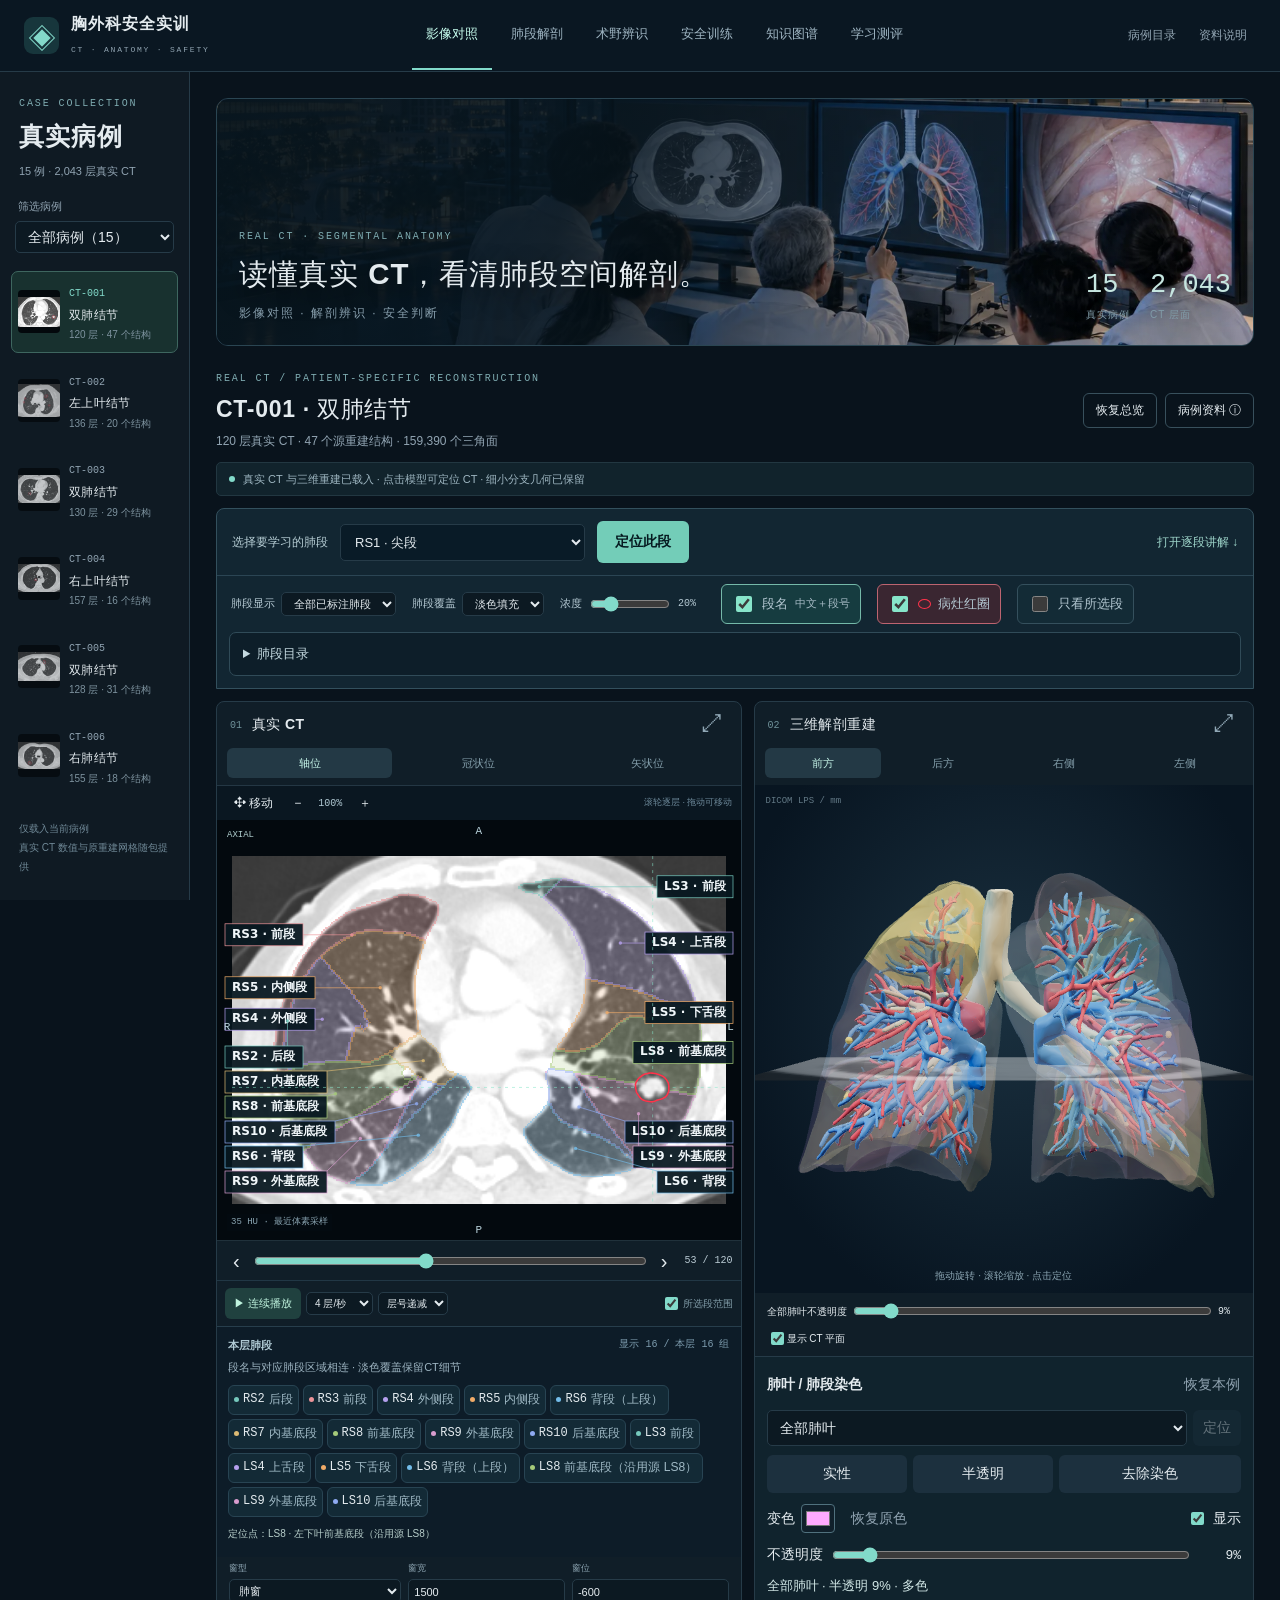
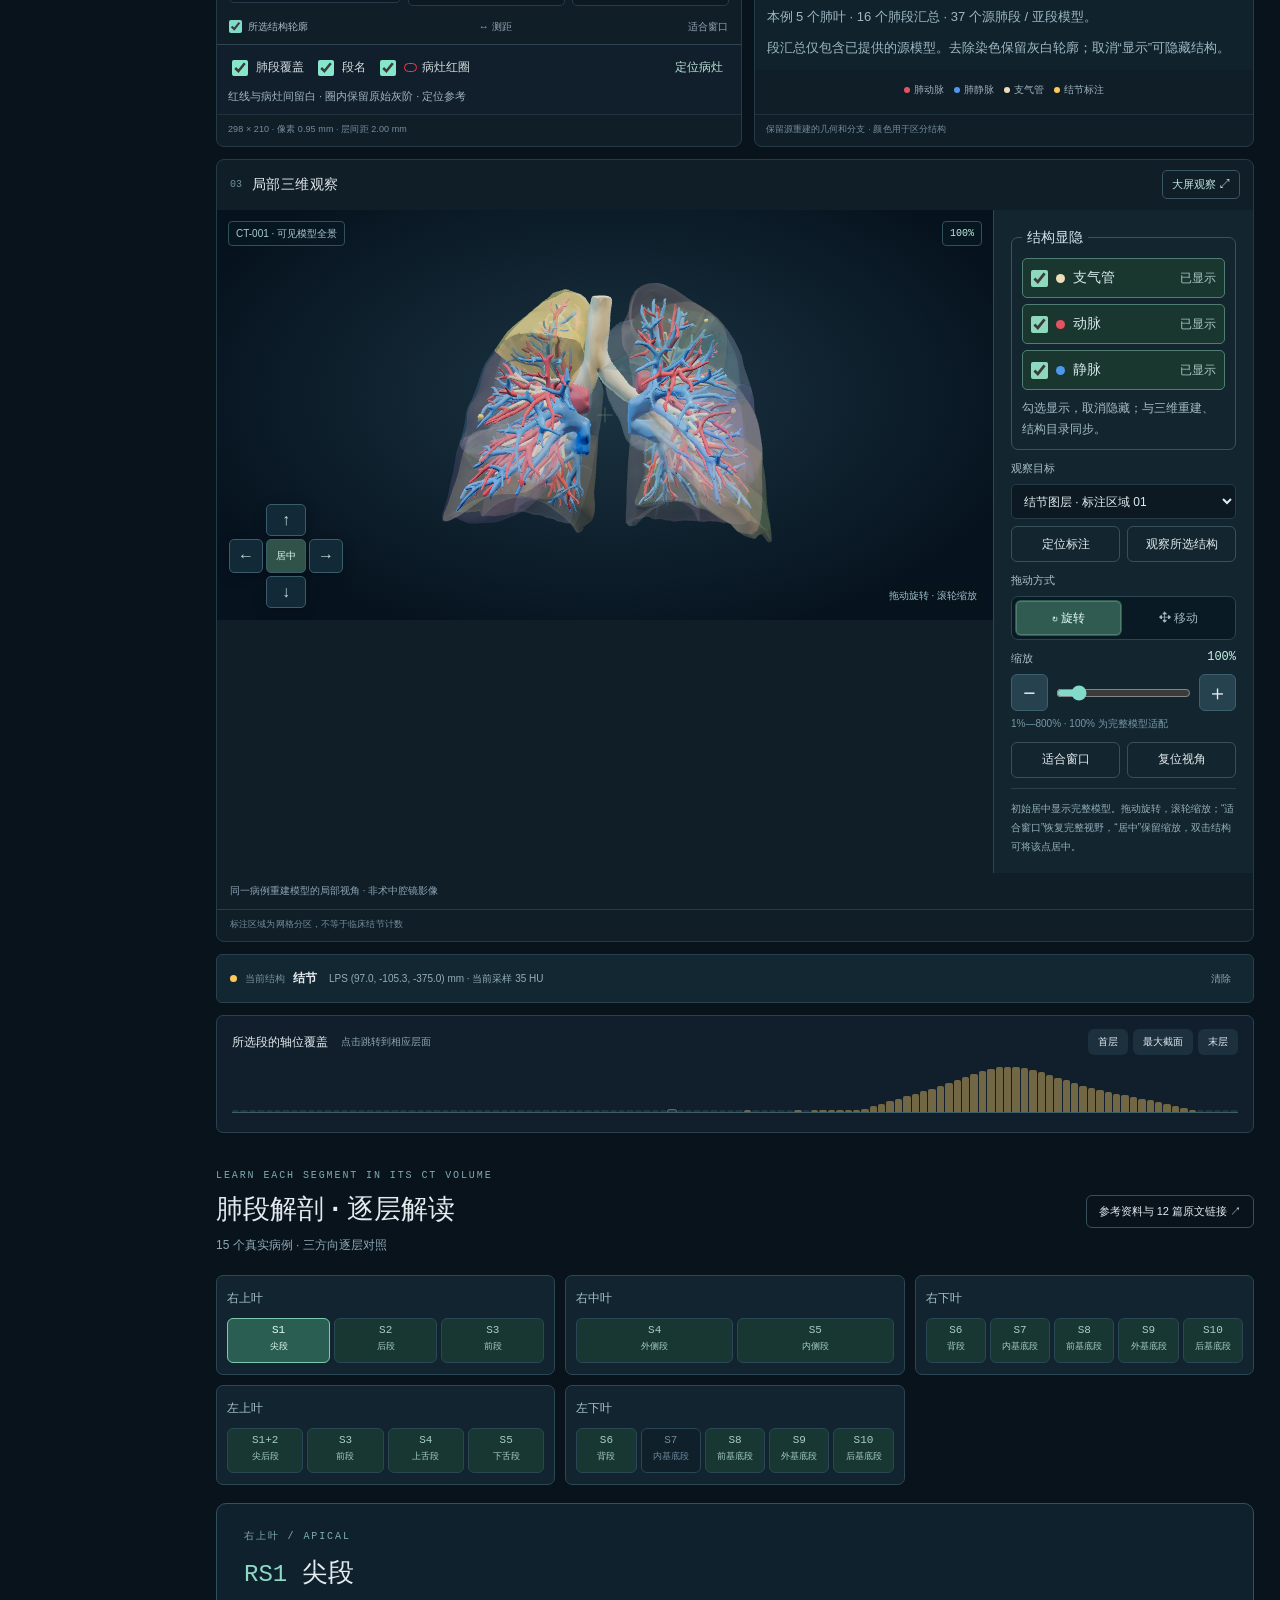
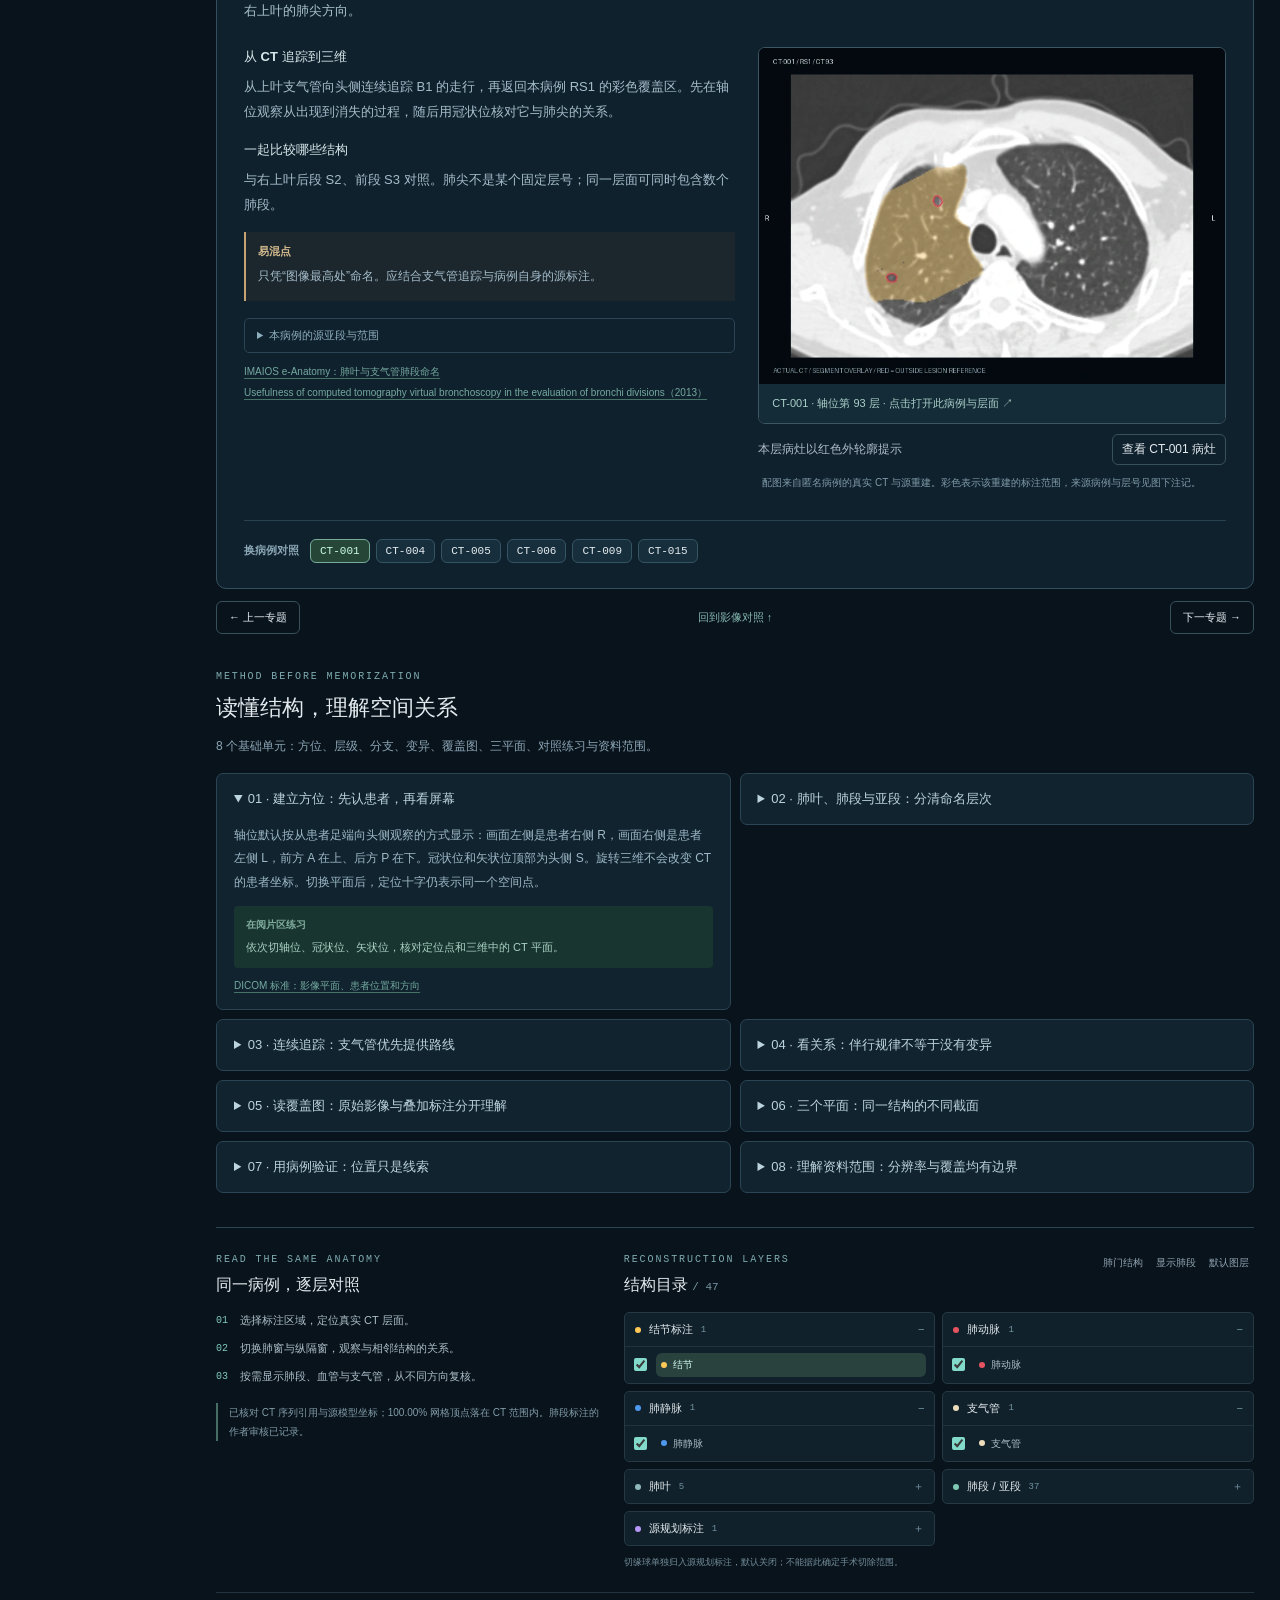
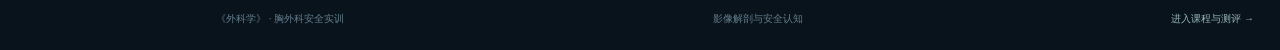
==== commit 61aa9a43: "Fix mobile CT viewer on GitHub Pages Safari and in-app browsers auto-inflate application/gzip, which" ====
--- a/index.html
+++ b/index.html
@@ -31,6 +31,7 @@
    <section class="home-intro"><img class="lab-scene-photo" src="./assets/scene/briefing.webp" alt="" width="1600" height="901" decoding="async"><div><p class="eyebrow">REAL CT · SEGMENTAL ANATOMY</p><h1>读懂真实 CT，<br class="mobile-break">看清肺段空间解剖。</h1><p>影像对照 · 解剖辨识 · 安全判断</p></div><div class="intro-data"><strong>15<span>真实病例</span></strong><strong>2,043<span>CT 层面</span></strong><a href="#segment-course">开始肺段学习 ↗</a></div></section>
    <div class="case-heading" id="imaging-anchor"><div><p class="eyebrow" id="case-kicker">REAL CT / RECONSTRUCTED ANATOMY</p><h2 id="case-title">打开一个真实病例</h2><p id="case-metadata">CT、三维结构与局部视角共用该病例的空间坐标</p></div><div class="heading-actions"><button id="reset-all" class="outline">恢复总览</button><button id="case-info" class="outline">病例资料 <span aria-hidden="true">ⓘ</span></button></div></div>
    <div id="case-message" class="case-message" role="status" aria-live="polite"><span class="status-dot"></span><span id="load-status">正在准备病例库</span><button id="retry-load" hidden>重新载入</button></div>
+   <p id="browser-tip" class="browser-tip" hidden>若 CT 一直空白：请用 Safari 或 Chrome 打开。微信请点右上角 ··· → 在浏览器中打开。</p>
    <section class="segment-workbench" aria-label="动态肺段对照">
     <div class="segment-toolbar"><div class="segment-picker"><label for="segment-select">选择要学习的肺段</label><select id="segment-select" aria-label="按肺叶选择肺段"></select><button id="segment-focus" class="accent-button">定位此段</button></div><a href="#segment-course" class="tutorial-shortcut">打开逐段讲解 ↓</a></div>
     <div class="overlay-controls" role="group" aria-label="独立控制肺段、段名与病灶红圈">
@@ -47,7 +48,7 @@
     <section class="image-panel ct-panel" aria-labelledby="ct-title">
      <header class="panel-header"><div><span class="panel-number">01</span><h3 id="ct-title">真实 CT</h3></div><button class="expand-btn" data-expand="ct-panel" aria-label="放大真实 CT">⤢</button></header>
      <div class="plane-tabs" role="group" aria-label="CT 观察平面"><button data-plane="axial" aria-pressed="true">轴位</button><button data-plane="coronal" aria-pressed="false">冠状位</button><button data-plane="sagittal" aria-pressed="false">矢状位</button></div>
-     <div class="ct-view-tools"><button id="ct-pan-mode" aria-pressed="false">✥ 移动</button><button id="ct-zoom-out" aria-label="缩小 CT">−</button><output id="ct-zoom-value">100%</output><button id="ct-zoom-in" aria-label="放大 CT">＋</button><span>滚轮逐层 · 拖动可移动</span></div><div class="ct-stage"><canvas id="real-ct" tabindex="0" aria-label="真实CT，滚轮或方向键逐层浏览，点击设置三维定位点"></canvas><img id="ct-preview" alt="当前匿名病例的真实CT预览" hidden><div class="canvas-empty" id="ct-empty">选择病例后载入真实 CT</div><span class="ct-plane-label" id="ct-plane-label">AXIAL</span><span class="ct-value" id="ct-value"></span></div>
+     <div class="ct-view-tools"><button id="ct-pan-mode" aria-pressed="false">✥ 移动</button><button id="ct-zoom-out" aria-label="缩小 CT">−</button><output id="ct-zoom-value">100%</output><button id="ct-zoom-in" aria-label="放大 CT">＋</button><span>滚轮逐层 · 拖动可移动</span></div><div class="ct-stage"><canvas id="real-ct" tabindex="0" aria-label="真实CT，滚轮或方向键逐层浏览，点击设置三维定位点"></canvas><img id="ct-preview" alt="当前匿名病例的真实CT预览" hidden><div class="canvas-empty" id="ct-empty">正在载入真实 CT…</div><span class="ct-plane-label" id="ct-plane-label">AXIAL</span><span class="ct-value" id="ct-value"></span></div>
      <div class="slice-control"><button id="slice-prev" aria-label="上一层">‹</button><input id="real-slice" type="range" min="0" max="1" value="0" aria-label="CT 层面"><button id="slice-next" aria-label="下一层">›</button><output id="real-slice-label">— / —</output></div>
      <div class="cine-controls"><button id="segment-cine" aria-pressed="false">▶ 连续播放</button><select id="cine-speed" aria-label="播放速度"><option value="2">2 层/秒</option><option value="4" selected>4 层/秒</option><option value="8">8 层/秒</option><option value="12">12 层/秒</option></select><select id="cine-direction" aria-label="播放方向"><option value="backward">层号递减</option><option value="forward">层号递增</option></select><label><input id="segment-range-only" type="checkbox" checked>所选段范围</label></div>
      <div class="slice-segment-summary"><div><strong>本层肺段</strong><span id="current-segment-count">—</span></div><p id="slice-label-status" class="slice-label-status"></p><div id="current-segments"></div><p id="segment-point">点击 CT 查看定位点所属的源标注</p></div>
@@ -124,6 +125,6 @@
  </div>
  <dialog id="case-dialog"><button id="close-dialog" class="dialog-close" aria-label="关闭说明">×</button><div id="dialog-content"></div></dialog>
  <dialog id="segment-source-dialog"><button id="segment-source-close" class="dialog-close" aria-label="关闭参考资料">×</button><div id="segment-source-content"></div></dialog>
- <script type="module" src="./case-library.js"></script>
+ <script type="module" src="./boot.js"></script>
 </body>
 </html>
--- a/case-library.css
+++ b/case-library.css
@@ -1,4 +1,4 @@
-:root{color-scheme:dark;--bg:#0b141d;--surface:#111f2a;--line:#243541;--text:#e4ebef;--muted:#91a4b2;--accent:#7bd2bd;--mono:ui-monospace,SFMono-Regular,Consolas,monospace;font:14px/1.55 -apple-system,BlinkMacSystemFont,"PingFang SC","Microsoft YaHei",sans-serif}*{box-sizing:border-box}body{margin:0;background:var(--bg);color:var(--text)}button,input,select{font:inherit}button,a,input,select{touch-action:manipulation}button{cursor:pointer;border:1px solid transparent;background:#1c303e;color:var(--text);border-radius:6px;padding:7px 11px}button:hover{background:#284251}button:disabled{opacity:.4;cursor:wait}a{color:inherit;text-decoration:none}button:focus-visible,a:focus-visible,input:focus-visible,select:focus-visible,canvas:focus-visible{outline:2px solid var(--accent);outline-offset:3px}select,input[type=number]{color:var(--text);background:#0c1922;border:1px solid var(--line);border-radius:5px;padding:6px 8px;min-width:0}input[type=range]{accent-color:var(--accent);min-width:40px;cursor:pointer}input[type=checkbox]{accent-color:var(--accent)}[hidden]{display:none!important}.quiet{background:transparent;color:var(--muted);padding:6px 8px}.quiet:hover{color:var(--text)}.outline,.return-link{border:1px solid #38505c;background:transparent;border-radius:6px;padding:7px 12px}.skip{position:fixed;top:-80px;left:12px;z-index:100;background:var(--accent);color:#06121b;padding:10px}.skip:focus{top:10px}.library-header{height:78px;display:flex;align-items:center;justify-content:space-between;padding:0 28px;border-bottom:1px solid var(--line);background:#0f1b25;gap:20px}.library-brand{display:flex;gap:12px;align-items:center;white-space:nowrap}.brand-symbol{display:grid;place-items:center;width:38px;height:42px;color:var(--accent);font-size:32px;border:1px solid #42615f;border-radius:9px}.library-brand strong{display:block;font-size:17px;letter-spacing:1px;font-weight:600}.library-brand small{font:9px var(--mono);letter-spacing:1.5px;color:var(--muted)}.header-links{display:flex;align-items:center;gap:20px}.live-badge{font-size:12px;color:#a1bdba}.live-badge i,.status-dot{display:inline-block;background:var(--accent);width:6px;height:6px;border-radius:50%;margin-right:8px}.return-link{font-size:13px}.return-link span{margin-left:10px}.library-layout{display:grid;grid-template-columns:216px minmax(0,1fr);min-height:calc(100vh - 78px)}.case-sidebar{border-right:1px solid var(--line);background:#0f1a23;padding:27px 15px 18px;display:flex;flex-direction:column}.sidebar-heading{padding:0 8px 18px}.eyebrow{margin:0 0 6px;font:10px/1.5 var(--mono);letter-spacing:1.9px;color:#7facb1}.sidebar-heading h1{font-size:25px;letter-spacing:1px;margin:4px 0 7px;font-weight:600}.sidebar-heading p:last-child{font-size:11px;color:var(--muted);margin:0}.filter-label{color:var(--muted);font-size:11px;margin:0 7px 6px}.case-sidebar>select{margin:0 4px 18px}.case-list{display:flex;flex-direction:column;gap:7px;max-height:calc(100vh - 330px);overflow:auto;scrollbar-width:thin;min-height:210px}.case-card{display:grid;grid-template-columns:49px 1fr;align-items:center;width:100%;text-align:left;gap:10px;padding:11px 8px;border:1px solid transparent;background:transparent;border-radius:7px}.case-card img{width:49px;height:49px;object-fit:contain;background:#03080c;border-radius:4px;opacity:.75}.case-card small{font:10px var(--mono);color:var(--muted)}.case-card strong{font-size:12px;display:block;letter-spacing:.3px;font-weight:500;margin:3px 0}.case-card .card-slices{font-size:10px;color:#7d929e;display:block}.case-card[aria-current=true]{background:#18312f;border-color:#3e665f}.case-card[aria-current=true] small{color:var(--accent)}.case-card[aria-current=true] img{opacity:1}.sidebar-foot{margin:auto 8px 0;padding-top:22px;color:#6f8896;font-size:10px;line-height:1.9}main{min-width:0;padding:26px 25px 0}.case-heading{display:flex;align-items:center;justify-content:space-between;gap:15px;margin-bottom:16px}.case-heading h2{margin:4px 0 4px;font-size:27px;font-weight:550;letter-spacing:.7px}.case-heading #case-metadata{font-size:12px;color:var(--muted);margin:0}.heading-actions{display:flex;gap:8px;flex-shrink:0}.heading-actions button{font-size:12px}.case-message{display:flex;align-items:center;gap:0;color:#9eb6c1;font-size:11px;min-height:34px;padding:6px 12px;border:1px solid #223741;background:#11232c;border-radius:5px;margin-bottom:15px}.case-message.error{color:#f0b4ad;border-color:#764e4c}.case-message.error .status-dot{background:#ef8c83}.case-message button{margin-left:auto;padding:2px 8px}.imaging-grid{display:grid;grid-template-columns:minmax(250px,1.03fr) minmax(285px,1.3fr) minmax(230px,.9fr);gap:11px;align-items:stretch}.image-panel{background:#101e28;border:1px solid var(--line);border-radius:8px;overflow:hidden;display:flex;flex-direction:column;min-width:0}.panel-header{display:flex;align-items:center;justify-content:space-between;height:47px;padding:0 13px}.panel-header>div{display:flex;align-items:center;gap:10px}.panel-header h3{font-size:13px;font-weight:550;margin:0;letter-spacing:.4px}.panel-number{font:10px var(--mono);color:#6f9199}.expand-btn{background:transparent;font-size:22px;line-height:1;padding:2px 5px;color:#90a8b6}.plane-tabs,.camera-presets,.detail-toolbar{height:37px;display:flex;padding:0 10px 7px;gap:4px}.plane-tabs button,.camera-presets button{font-size:11px;background:transparent;padding:3px 10px;color:#839eaa;flex:1}.plane-tabs [aria-pressed=true],.camera-presets [aria-pressed=true]{background:#233945;color:#c5f4e8}.detail-toolbar select{font-size:11px;width:100%;padding:3px 7px}.ct-stage,.model-stage,.detail-stage{position:relative;height:340px;min-height:270px;flex:1;background:#03090e;overflow:hidden}.model-stage{background:radial-gradient(ellipse at 48% 39%,#1d3442,#0a161f 72%)}.detail-stage{background:radial-gradient(ellipse at 50% 50%,#1c2e38,#050e16 80%)}canvas{width:100%;height:100%;display:block;touch-action:none}.ct-stage canvas{cursor:crosshair}.model-stage canvas,.detail-stage canvas{cursor:grab}.model-stage canvas:active,.detail-stage canvas:active{cursor:grabbing}#ct-preview{position:absolute;left:0;top:0;width:100%;height:100%;object-fit:contain;opacity:.48;pointer-events:none}.canvas-empty{position:absolute;inset:0;display:flex;align-items:center;justify-content:center;color:#8aa3ae;font-size:12px;background:#07111b85;padding:20px;text-align:center;pointer-events:none}.ct-plane-label,.ct-value,.coordinate-label,.model-hint,.detail-mode{position:absolute;pointer-events:none;color:#8aa4b1;font:9px/1.5 var(--mono)}.ct-plane-label{left:10px;top:9px;color:#afcdcd}.ct-value{left:10px;bottom:9px;background:#040b11a8;padding:2px 4px}.model-hint{bottom:10px;left:0;right:0;text-align:center;font-family:inherit;font-size:10px}.coordinate-label{top:10px;left:11px;opacity:.7}.detail-mode{left:10px;top:10px;font-family:inherit;font-size:10px;color:#aec3c9}.detail-reticle{position:absolute;left:50%;top:50%;width:15px;height:15px;transform:translate(-50%,-50%);pointer-events:none;opacity:.45}.detail-reticle:before,.detail-reticle:after{content:"";position:absolute;background:#e0d7af}.detail-reticle:before{width:15px;height:1px;top:7px}.detail-reticle:after{height:15px;width:1px;left:7px}.slice-control{height:40px;padding:5px 8px;display:flex;gap:4px;align-items:center;border-top:1px solid #20313b}.slice-control button{font-size:20px;padding:0 7px;background:transparent;line-height:1}.slice-control input{width:100%;flex:1}.slice-control output{font:10px var(--mono);color:#bacbd4;min-width:53px;text-align:right}.window-controls{display:grid;grid-template-columns:1.1fr 1fr 1fr;gap:7px;padding:5px 12px 8px}.window-controls label{font-size:9px;color:#8ea6b3}.window-controls select,.window-controls input{display:block;width:100%;font-size:11px;margin-top:3px;padding:4px 5px}.ct-options{padding:0 8px 5px;display:flex;align-items:center;gap:0;justify-content:space-between;font-size:10px}.ct-options label{display:flex;align-items:center;gap:3px;color:#a6bac4}.ct-options button{font-size:10px;padding:4px}.ct-options [aria-pressed=true]{color:var(--accent);background:#1c3d38}.model-controls{height:52px;padding:8px 12px;display:flex;align-items:center;gap:8px;flex-wrap:wrap;font-size:10px}.model-controls>label:first-child{display:flex;gap:4px;align-items:center;flex:1}.model-controls input[type=range]{width:75px;flex:1}.model-controls output{font:10px var(--mono);min-width:23px}.inline-check{display:flex;align-items:center;white-space:nowrap}.model-legend{display:flex;gap:10px;flex-wrap:wrap;justify-content:center;align-content:center;padding:12px 8px 16px;flex:0 0 55px;font-size:10px;color:#9db3be}.model-legend span{white-space:nowrap}.model-legend i{width:6px;height:6px;display:inline-block;margin-right:4px;border-radius:50%}.artery{background:#e55361}.vein{background:#4d98ec}.airway{background:#edddba}.nodule{background:#ffc857}.panel-foot{font-size:9px;color:#738e9b;letter-spacing:.1px;border-top:1px solid #20323d;padding:8px 11px;min-height:32px;margin:auto 0 0}.detail-controls{display:flex;gap:3px;align-items:center;justify-content:space-between;padding:10px 9px 6px}.detail-controls button{font-size:10px;padding:5px 7px}.detail-note{font-size:10px;color:#8ea6b4;padding:2px 12px 12px;margin:0;line-height:1.8;flex:0 0 66px}.selection-strip{margin:12px 0 25px;min-height:44px;display:flex;align-items:center;gap:20px;padding:9px 13px;background:#132732;border:1px solid #27414d;border-radius:6px;font-size:11px}.selection-strip>div{display:flex;gap:8px;align-items:center;white-space:nowrap}.selection-strip>div>span:nth-child(2){color:#77939f;font-size:10px}.selection-dot{width:7px;height:7px;border-radius:50%;background:#617a87}.selection-strip strong{font-size:12px}.selection-strip p{margin:0;color:#93afba;flex:1;font-size:10px}.selection-strip button{font-size:10px}.lower-grid{display:grid;grid-template-columns:minmax(220px,.65fr) minmax(0,1.65fr);gap:32px;padding-bottom:22px}.lower-grid h3{font-size:16px;font-weight:550;margin:3px 0 14px}.study-notes ol{padding:0;list-style:none;margin:0 0 16px}.study-notes li{display:flex;align-items:start;gap:12px;margin:11px 0}.study-notes li>span{font:10px var(--mono);color:#7fc8bb;margin-top:3px}.study-notes li p{font-size:11px;color:#acbec8;margin:0}.alignment-note{border-left:2px solid #476e65;padding-left:11px;font-size:10px;color:#829da9;line-height:1.9;margin:18px 0 0}.structure-heading{display:flex;align-items:center;justify-content:space-between;gap:10px}.structure-heading h3 span{font:11px var(--mono);color:#7897a3}.layer-presets{display:flex;gap:3px}.layer-presets button{font-size:10px}.structure-groups{display:grid;grid-template-columns:1fr 1fr;gap:7px}.structure-group{background:#11212b;border:1px solid #253843;border-radius:5px;overflow:hidden;align-self:start}.structure-group summary{padding:8px 10px;display:flex;align-items:center;gap:8px;cursor:pointer;font-size:11px;list-style:none}.structure-group summary:after{content:'＋';margin-left:auto;color:#7595a4}.structure-group[open] summary:after{content:'−'}.structure-group summary small{font:9px var(--mono);color:#7193a2}.structure-group summary i,.structure-row i{width:6px;height:6px;display:inline-block;border-radius:50%;flex-shrink:0}.structure-rows{max-height:150px;overflow:auto;scrollbar-width:thin;border-top:1px solid #21343e;padding:5px}.structure-row{display:flex;align-items:center;gap:5px;padding:1px 3px}.structure-row input{margin:0 4px 0 1px}.structure-row button{background:transparent;padding:3px 4px;font-size:10px;text-align:left;display:flex;align-items:center;gap:6px;flex:1;color:#aebfc8}.structure-row button[aria-pressed=true]{background:#29423e;color:#d1f8ed}.layer-note{font-size:9px;color:#738e9b;margin:10px 0 0}.library-footer{display:flex;align-items:center;justify-content:space-between;gap:20px;padding:18px 0 20px;border-top:1px solid #21343f;color:#647f8d;font-size:10px}.library-footer a{color:#98b7b8}.expanded{position:fixed;inset:25px;z-index:30;box-shadow:0 0 0 100vmax #02070bec}.expanded .ct-stage,.expanded .model-stage,.expanded .detail-stage{height:auto;min-height:0}.expanded .panel-header h3{font-size:17px}.expanded .panel-foot{margin-top:0}.expanded .window-controls{max-width:480px}.expanded .model-controls{max-width:560px}.expanded .model-legend{flex-basis:40px}.expanded .detail-note{flex-basis:auto}dialog{background:#14232e;color:var(--text);border:1px solid #3a5361;border-radius:12px;width:min(660px,calc(100vw - 30px));max-height:85vh;padding:30px;box-shadow:0 20px 100px #0008}dialog::backdrop{background:#020810b8;backdrop-filter:blur(5px)}.dialog-close{position:absolute;right:10px;top:7px;font-size:25px;background:transparent;color:#95adb9}dialog h2{font-size:23px;margin:5px 0 15px}dialog h3{font-size:14px;margin:23px 0 8px}dialog p,dialog li{font-size:13px;line-height:1.9;color:#b1c2cd}dialog ul{padding-left:19px}dialog table{width:100%;border-collapse:collapse;font-size:12px;margin:12px 0}dialog td{border-bottom:1px solid #2a414e;padding:8px}dialog td:first-child{color:#87a4b4;width:45%}dialog a{color:var(--accent);text-decoration:underline}
+:root{color-scheme:dark;--bg:#0b141d;--surface:#111f2a;--line:#243541;--text:#e4ebef;--muted:#91a4b2;--accent:#7bd2bd;--mono:ui-monospace,SFMono-Regular,Consolas,monospace;font:14px/1.55 -apple-system,BlinkMacSystemFont,"PingFang SC","Microsoft YaHei",sans-serif}*{box-sizing:border-box}body{margin:0;background:var(--bg);color:var(--text)}button,input,select{font:inherit}button,a,input,select{touch-action:manipulation}button{cursor:pointer;border:1px solid transparent;background:#1c303e;color:var(--text);border-radius:6px;padding:7px 11px}button:hover{background:#284251}button:disabled{opacity:.4;cursor:wait}a{color:inherit;text-decoration:none}button:focus-visible,a:focus-visible,input:focus-visible,select:focus-visible,canvas:focus-visible{outline:2px solid var(--accent);outline-offset:3px}select,input[type=number]{color:var(--text);background:#0c1922;border:1px solid var(--line);border-radius:5px;padding:6px 8px;min-width:0}input[type=range]{accent-color:var(--accent);min-width:40px;cursor:pointer}input[type=checkbox]{accent-color:var(--accent)}[hidden]{display:none!important}.quiet{background:transparent;color:var(--muted);padding:6px 8px}.quiet:hover{color:var(--text)}.outline,.return-link{border:1px solid #38505c;background:transparent;border-radius:6px;padding:7px 12px}.skip{position:fixed;top:-80px;left:12px;z-index:100;background:var(--accent);color:#06121b;padding:10px}.skip:focus{top:10px}.library-header{height:78px;display:flex;align-items:center;justify-content:space-between;padding:0 28px;border-bottom:1px solid var(--line);background:#0f1b25;gap:20px}.library-brand{display:flex;gap:12px;align-items:center;white-space:nowrap}.brand-symbol{display:grid;place-items:center;width:38px;height:42px;color:var(--accent);font-size:32px;border:1px solid #42615f;border-radius:9px}.library-brand strong{display:block;font-size:17px;letter-spacing:1px;font-weight:600}.library-brand small{font:9px var(--mono);letter-spacing:1.5px;color:var(--muted)}.header-links{display:flex;align-items:center;gap:20px}.live-badge{font-size:12px;color:#a1bdba}.live-badge i,.status-dot{display:inline-block;background:var(--accent);width:6px;height:6px;border-radius:50%;margin-right:8px}.return-link{font-size:13px}.return-link span{margin-left:10px}.library-layout{display:grid;grid-template-columns:216px minmax(0,1fr);min-height:calc(100vh - 78px)}.case-sidebar{border-right:1px solid var(--line);background:#0f1a23;padding:27px 15px 18px;display:flex;flex-direction:column}.sidebar-heading{padding:0 8px 18px}.eyebrow{margin:0 0 6px;font:10px/1.5 var(--mono);letter-spacing:1.9px;color:#7facb1}.sidebar-heading h1{font-size:25px;letter-spacing:1px;margin:4px 0 7px;font-weight:600}.sidebar-heading p:last-child{font-size:11px;color:var(--muted);margin:0}.filter-label{color:var(--muted);font-size:11px;margin:0 7px 6px}.case-sidebar>select{margin:0 4px 18px}.case-list{display:flex;flex-direction:column;gap:7px;max-height:calc(100vh - 330px);overflow:auto;scrollbar-width:thin;min-height:210px}.case-card{display:grid;grid-template-columns:49px 1fr;align-items:center;width:100%;text-align:left;gap:10px;padding:11px 8px;border:1px solid transparent;background:transparent;border-radius:7px}.case-card img{width:49px;height:49px;object-fit:contain;background:#03080c;border-radius:4px;opacity:.75}.case-card small{font:10px var(--mono);color:var(--muted)}.case-card strong{font-size:12px;display:block;letter-spacing:.3px;font-weight:500;margin:3px 0}.case-card .card-slices{font-size:10px;color:#7d929e;display:block}.case-card[aria-current=true]{background:#18312f;border-color:#3e665f}.case-card[aria-current=true] small{color:var(--accent)}.case-card[aria-current=true] img{opacity:1}.sidebar-foot{margin:auto 8px 0;padding-top:22px;color:#6f8896;font-size:10px;line-height:1.9}main{min-width:0;padding:26px 25px 0}.case-heading{display:flex;align-items:center;justify-content:space-between;gap:15px;margin-bottom:16px}.case-heading h2{margin:4px 0 4px;font-size:27px;font-weight:550;letter-spacing:.7px}.case-heading #case-metadata{font-size:12px;color:var(--muted);margin:0}.heading-actions{display:flex;gap:8px;flex-shrink:0}.heading-actions button{font-size:12px}.case-message{display:flex;align-items:center;gap:0;color:#9eb6c1;font-size:11px;min-height:34px;padding:6px 12px;border:1px solid #223741;background:#11232c;border-radius:5px;margin-bottom:15px}.case-message.error{color:#f0b4ad;border-color:#764e4c}.case-message.error .status-dot{background:#ef8c83}.case-message button{margin-left:auto;padding:2px 8px}.browser-tip{margin:0 0 12px;padding:10px 12px;border:1px solid #6a5340;background:#2a2218;color:#f0d7b4;border-radius:6px;font-size:13px;line-height:1.7}.imaging-grid{display:grid;grid-template-columns:minmax(250px,1.03fr) minmax(285px,1.3fr) minmax(230px,.9fr);gap:11px;align-items:stretch}.image-panel{background:#101e28;border:1px solid var(--line);border-radius:8px;overflow:hidden;display:flex;flex-direction:column;min-width:0}.panel-header{display:flex;align-items:center;justify-content:space-between;height:47px;padding:0 13px}.panel-header>div{display:flex;align-items:center;gap:10px}.panel-header h3{font-size:13px;font-weight:550;margin:0;letter-spacing:.4px}.panel-number{font:10px var(--mono);color:#6f9199}.expand-btn{background:transparent;font-size:22px;line-height:1;padding:2px 5px;color:#90a8b6}.plane-tabs,.camera-presets,.detail-toolbar{height:37px;display:flex;padding:0 10px 7px;gap:4px}.plane-tabs button,.camera-presets button{font-size:11px;background:transparent;padding:3px 10px;color:#839eaa;flex:1}.plane-tabs [aria-pressed=true],.camera-presets [aria-pressed=true]{background:#233945;color:#c5f4e8}.detail-toolbar select{font-size:11px;width:100%;padding:3px 7px}.ct-stage,.model-stage,.detail-stage{position:relative;height:340px;min-height:270px;flex:1;background:#03090e;overflow:hidden}.model-stage{background:radial-gradient(ellipse at 48% 39%,#1d3442,#0a161f 72%)}.detail-stage{background:radial-gradient(ellipse at 50% 50%,#1c2e38,#050e16 80%)}canvas{width:100%;height:100%;display:block;touch-action:none}.ct-stage canvas{cursor:crosshair}.model-stage canvas,.detail-stage canvas{cursor:grab}.model-stage canvas:active,.detail-stage canvas:active{cursor:grabbing}#ct-preview{position:absolute;left:0;top:0;width:100%;height:100%;object-fit:contain;opacity:.48;pointer-events:none}.canvas-empty{position:absolute;inset:0;display:flex;align-items:center;justify-content:center;color:#8aa3ae;font-size:12px;background:#07111b85;padding:20px;text-align:center;pointer-events:none}.ct-plane-label,.ct-value,.coordinate-label,.model-hint,.detail-mode{position:absolute;pointer-events:none;color:#8aa4b1;font:9px/1.5 var(--mono)}.ct-plane-label{left:10px;top:9px;color:#afcdcd}.ct-value{left:10px;bottom:9px;background:#040b11a8;padding:2px 4px}.model-hint{bottom:10px;left:0;right:0;text-align:center;font-family:inherit;font-size:10px}.coordinate-label{top:10px;left:11px;opacity:.7}.detail-mode{left:10px;top:10px;font-family:inherit;font-size:10px;color:#aec3c9}.detail-reticle{position:absolute;left:50%;top:50%;width:15px;height:15px;transform:translate(-50%,-50%);pointer-events:none;opacity:.45}.detail-reticle:before,.detail-reticle:after{content:"";position:absolute;background:#e0d7af}.detail-reticle:before{width:15px;height:1px;top:7px}.detail-reticle:after{height:15px;width:1px;left:7px}.slice-control{height:40px;padding:5px 8px;display:flex;gap:4px;align-items:center;border-top:1px solid #20313b}.slice-control button{font-size:20px;padding:0 7px;background:transparent;line-height:1}.slice-control input{width:100%;flex:1}.slice-control output{font:10px var(--mono);color:#bacbd4;min-width:53px;text-align:right}.window-controls{display:grid;grid-template-columns:1.1fr 1fr 1fr;gap:7px;padding:5px 12px 8px}.window-controls label{font-size:9px;color:#8ea6b3}.window-controls select,.window-controls input{display:block;width:100%;font-size:11px;margin-top:3px;padding:4px 5px}.ct-options{padding:0 8px 5px;display:flex;align-items:center;gap:0;justify-content:space-between;font-size:10px}.ct-options label{display:flex;align-items:center;gap:3px;color:#a6bac4}.ct-options button{font-size:10px;padding:4px}.ct-options [aria-pressed=true]{color:var(--accent);background:#1c3d38}.model-controls{height:52px;padding:8px 12px;display:flex;align-items:center;gap:8px;flex-wrap:wrap;font-size:10px}.model-controls>label:first-child{display:flex;gap:4px;align-items:center;flex:1}.model-controls input[type=range]{width:75px;flex:1}.model-controls output{font:10px var(--mono);min-width:23px}.inline-check{display:flex;align-items:center;white-space:nowrap}.model-legend{display:flex;gap:10px;flex-wrap:wrap;justify-content:center;align-content:center;padding:12px 8px 16px;flex:0 0 55px;font-size:10px;color:#9db3be}.model-legend span{white-space:nowrap}.model-legend i{width:6px;height:6px;display:inline-block;margin-right:4px;border-radius:50%}.artery{background:#e55361}.vein{background:#4d98ec}.airway{background:#edddba}.nodule{background:#ffc857}.panel-foot{font-size:9px;color:#738e9b;letter-spacing:.1px;border-top:1px solid #20323d;padding:8px 11px;min-height:32px;margin:auto 0 0}.detail-controls{display:flex;gap:3px;align-items:center;justify-content:space-between;padding:10px 9px 6px}.detail-controls button{font-size:10px;padding:5px 7px}.detail-note{font-size:10px;color:#8ea6b4;padding:2px 12px 12px;margin:0;line-height:1.8;flex:0 0 66px}.selection-strip{margin:12px 0 25px;min-height:44px;display:flex;align-items:center;gap:20px;padding:9px 13px;background:#132732;border:1px solid #27414d;border-radius:6px;font-size:11px}.selection-strip>div{display:flex;gap:8px;align-items:center;white-space:nowrap}.selection-strip>div>span:nth-child(2){color:#77939f;font-size:10px}.selection-dot{width:7px;height:7px;border-radius:50%;background:#617a87}.selection-strip strong{font-size:12px}.selection-strip p{margin:0;color:#93afba;flex:1;font-size:10px}.selection-strip button{font-size:10px}.lower-grid{display:grid;grid-template-columns:minmax(220px,.65fr) minmax(0,1.65fr);gap:32px;padding-bottom:22px}.lower-grid h3{font-size:16px;font-weight:550;margin:3px 0 14px}.study-notes ol{padding:0;list-style:none;margin:0 0 16px}.study-notes li{display:flex;align-items:start;gap:12px;margin:11px 0}.study-notes li>span{font:10px var(--mono);color:#7fc8bb;margin-top:3px}.study-notes li p{font-size:11px;color:#acbec8;margin:0}.alignment-note{border-left:2px solid #476e65;padding-left:11px;font-size:10px;color:#829da9;line-height:1.9;margin:18px 0 0}.structure-heading{display:flex;align-items:center;justify-content:space-between;gap:10px}.structure-heading h3 span{font:11px var(--mono);color:#7897a3}.layer-presets{display:flex;gap:3px}.layer-presets button{font-size:10px}.structure-groups{display:grid;grid-template-columns:1fr 1fr;gap:7px}.structure-group{background:#11212b;border:1px solid #253843;border-radius:5px;overflow:hidden;align-self:start}.structure-group summary{padding:8px 10px;display:flex;align-items:center;gap:8px;cursor:pointer;font-size:11px;list-style:none}.structure-group summary:after{content:'＋';margin-left:auto;color:#7595a4}.structure-group[open] summary:after{content:'−'}.structure-group summary small{font:9px var(--mono);color:#7193a2}.structure-group summary i,.structure-row i{width:6px;height:6px;display:inline-block;border-radius:50%;flex-shrink:0}.structure-rows{max-height:150px;overflow:auto;scrollbar-width:thin;border-top:1px solid #21343e;padding:5px}.structure-row{display:flex;align-items:center;gap:5px;padding:1px 3px}.structure-row input{margin:0 4px 0 1px}.structure-row button{background:transparent;padding:3px 4px;font-size:10px;text-align:left;display:flex;align-items:center;gap:6px;flex:1;color:#aebfc8}.structure-row button[aria-pressed=true]{background:#29423e;color:#d1f8ed}.layer-note{font-size:9px;color:#738e9b;margin:10px 0 0}.library-footer{display:flex;align-items:center;justify-content:space-between;gap:20px;padding:18px 0 20px;border-top:1px solid #21343f;color:#647f8d;font-size:10px}.library-footer a{color:#98b7b8}.expanded{position:fixed;inset:25px;z-index:30;box-shadow:0 0 0 100vmax #02070bec}.expanded .ct-stage,.expanded .model-stage,.expanded .detail-stage{height:auto;min-height:0}.expanded .panel-header h3{font-size:17px}.expanded .panel-foot{margin-top:0}.expanded .window-controls{max-width:480px}.expanded .model-controls{max-width:560px}.expanded .model-legend{flex-basis:40px}.expanded .detail-note{flex-basis:auto}dialog{background:#14232e;color:var(--text);border:1px solid #3a5361;border-radius:12px;width:min(660px,calc(100vw - 30px));max-height:85vh;padding:30px;box-shadow:0 20px 100px #0008}dialog::backdrop{background:#020810b8;backdrop-filter:blur(5px)}.dialog-close{position:absolute;right:10px;top:7px;font-size:25px;background:transparent;color:#95adb9}dialog h2{font-size:23px;margin:5px 0 15px}dialog h3{font-size:14px;margin:23px 0 8px}dialog p,dialog li{font-size:13px;line-height:1.9;color:#b1c2cd}dialog ul{padding-left:19px}dialog table{width:100%;border-collapse:collapse;font-size:12px;margin:12px 0}dialog td{border-bottom:1px solid #2a414e;padding:8px}dialog td:first-child{color:#87a4b4;width:45%}dialog a{color:var(--accent);text-decoration:underline}
 @media(min-width:1700px){.ct-stage,.model-stage,.detail-stage{height:420px}.library-layout{grid-template-columns:238px 1fr}main{padding:32px 32px 0}.case-sidebar{padding-top:32px}.imaging-grid{gap:15px}.case-card{grid-template-columns:60px 1fr;padding:12px}.case-card img{width:60px;height:55px}.case-card strong{font-size:13px}.case-list{max-height:calc(100vh - 350px)}}
 @media(max-width:1280px){.library-layout{grid-template-columns:184px minmax(0,1fr)}main{padding:23px 17px 0}.case-sidebar{padding:23px 9px}.library-header{padding:0 20px}.imaging-grid{grid-template-columns:minmax(240px,1fr) minmax(260px,1.18fr)}.detail-panel{grid-column:1/-1;display:grid;grid-template-columns:235px 1fr 230px;grid-template-rows:47px 45px 55px 32px}.detail-panel .panel-header{grid-column:1;grid-row:1}.detail-toolbar{grid-column:1;grid-row:2;padding:5px 12px}.detail-stage{grid-column:2;grid-row:1/5;height:179px;min-height:0}.detail-controls{grid-column:1;grid-row:3;display:block}.detail-controls button{display:block;margin:2px auto}.detail-note{grid-column:3;grid-row:1/4;padding:24px 15px 10px}.detail-panel .panel-foot{grid-column:3;grid-row:4;border:0;font-size:9px;padding:0 15px}.detail-panel.expanded{display:flex}.detail-panel.expanded .detail-stage{flex:1;height:auto}.detail-panel.expanded .detail-controls{display:flex}.detail-panel.expanded .detail-note{padding:12px}.header-links{gap:12px}.live-badge{display:none}.selection-strip{gap:12px}.lower-grid{gap:20px;grid-template-columns:minmax(210px,.8fr) minmax(0,1.3fr)}.structure-heading{align-items:start}.layer-presets{flex-wrap:wrap;justify-content:flex-end}.layer-presets button{padding:2px 4px}.case-heading h2{font-size:24px}.heading-actions{flex-wrap:wrap;justify-content:flex-end}.case-list{max-height:740px}.model-controls>label:first-child{flex-basis:100%}.model-controls{height:65px}.model-legend{flex-basis:42px}}
 @media(max-width:900px){.library-layout{display:block}.case-sidebar{padding:20px 17px 12px;border-right:0;border-bottom:1px solid var(--line);display:grid;grid-template-columns:1fr 145px;gap:10px}.sidebar-heading{padding:0}.sidebar-heading h1{display:inline-block;font-size:18px;margin:0 10px 0 0}.sidebar-heading .eyebrow{display:none}.sidebar-heading p:last-child{display:inline-block}.filter-label{display:none}.case-sidebar>select{margin:0}.case-list{grid-column:1/-1;flex-direction:row;min-height:0;max-height:none;overflow-x:auto;padding-bottom:4px}.case-card{width:165px;min-width:165px;padding:7px;grid-template-columns:40px 1fr;gap:7px}.case-card img{width:40px;height:40px}.case-card strong{font-size:11px}.card-slices{display:none!important}.sidebar-foot{display:none}.library-header{height:70px}.library-brand strong{font-size:15px}.library-brand small{font-size:8px}.header-links .quiet{display:none}.return-link{font-size:11px}.case-heading h2{font-size:23px}.lower-grid{grid-template-columns:1fr 1.4fr}.library-footer{flex-wrap:wrap;gap:7px 20px}.detail-panel{grid-template-columns:190px 1fr 185px}.ct-stage,.model-stage{height:325px}}
--- a/segment-course.css
+++ b/segment-course.css
@@ -8,8 +8,8 @@
 html{scroll-behavior:smooth;scroll-padding-top:85px}.library-header{position:sticky;top:0;z-index:12;height:72px;background:#0b1823f5;backdrop-filter:blur(16px);padding:0 24px}.library-brand strong{font-size:16px}.library-brand small{font-size:8px;letter-spacing:1.8px}.brand-symbol{border:0;color:#83d9ca;background:#17363c;width:35px;height:37px;font-size:28px}.workspace-nav{display:flex;gap:5px;align-items:center}.workspace-nav a{color:#9fb5c3;padding:23px 14px;font-size:13px;border-bottom:2px solid transparent;white-space:nowrap}.workspace-nav a.active,.workspace-nav a:hover{color:#c8fff0;border-color:var(--accent)}.header-links{gap:5px}.header-links button{font-size:12px}.library-layout{grid-template-columns:190px minmax(0,1fr)}.case-sidebar{position:sticky;top:72px;height:calc(100dvh - 72px);padding:24px 11px}.case-list{max-height:none;flex:1;min-height:100px}.case-card{grid-template-columns:42px 1fr;gap:9px;padding:9px 6px}.case-card img{width:42px;height:43px}.sidebar-foot{padding-top:13px}.catalog-collapsed .library-layout{grid-template-columns:1fr}.catalog-collapsed .case-sidebar{display:none}main{padding:26px 26px 0;max-width:2200px}.home-intro{display:flex;align-items:center;justify-content:space-between;gap:24px;padding:0 0 25px;border-bottom:1px solid var(--line);margin-bottom:25px}.home-intro h1{font-size:clamp(25px,2.3vw,37px);font-weight:550;letter-spacing:1px;line-height:1.45;margin:9px 0}.home-intro p:last-child{font-size:12px;letter-spacing:2px;color:#879eac;margin:0}.mobile-break{display:none}.intro-data{display:flex;align-items:center;gap:28px}.intro-data strong{font:27px/1.2 var(--mono);color:#c6e6e0}.intro-data strong span{font:10px/1.6 -apple-system,BlinkMacSystemFont,"PingFang SC",sans-serif;display:block;color:#819ca8;margin-top:6px;letter-spacing:1px}.intro-data a{font-size:12px;color:#abead9;border:1px solid #3d645e;border-radius:5px;padding:11px 13px}.case-heading h2{font-size:23px}.case-heading{margin-bottom:12px}.case-message{margin-bottom:12px}.segment-workbench{border:1px solid #33505d;border-radius:8px 8px 0 0;background:#122632;margin:0 0 12px}.segment-toolbar{display:flex;gap:20px;align-items:center;justify-content:space-between;padding:12px 15px}.segment-picker{display:flex;align-items:center;gap:12px}.segment-picker>label{font-size:12px;color:#b6cdd4}.segment-picker select{min-width:245px;padding:9px 10px;background:#091b27;font-size:13px}.accent-button{background:#73cdb8;color:#061b21;font-weight:600;padding:9px 17px}.accent-button:hover{background:#a2ecd8}.tutorial-shortcut{font-size:12px;color:#9ed5ca}.overlay-controls{border-top:1px solid #2b4554;padding:8px 14px;display:flex;align-items:center;gap:16px;flex-wrap:wrap}.overlay-controls label{display:flex;align-items:center;gap:6px;font-size:11px;color:#b4c8d2}.overlay-controls select{font-size:11px;padding:4px 8px}.overlay-controls input[type=range]{width:80px}.overlay-controls output{min-width:27px;font:10px var(--mono)}#segment-status{font-size:10px;color:#88a7b6;margin-left:auto}.imaging-grid{grid-template-columns:minmax(320px,1.18fr) minmax(290px,1fr) minmax(295px,.95fr);gap:12px;align-items:stretch}.panel-header{height:46px}.panel-header h3{font-size:14px}.ct-stage,.model-stage{height:490px;min-height:390px;flex:1 0 390px}.ct-view-tools{display:flex;align-items:center;gap:3px;padding:4px 8px;background:#0a1721;border-top:1px solid #243744;height:35px}.ct-view-tools button{font-size:12px;padding:2px 8px;min-height:25px;background:transparent}.ct-view-tools button[aria-pressed=true]{background:#264f4c;color:#c5f9e6}.ct-view-tools output{font:10px var(--mono);min-width:34px;text-align:center;color:#b0c8d2}.ct-view-tools>span{font-size:9px;color:#6d899a;margin-left:auto}.ct-panel[data-pan=true] canvas{cursor:move}.ct-stage canvas{touch-action:none}.cine-controls{display:flex;align-items:center;gap:5px;padding:7px 8px;border-top:1px solid #213745;flex-wrap:wrap}.cine-controls button{font-size:11px;background:#20413f;color:#bff3de;padding:6px 8px}.cine-controls select{font-size:10px;max-width:95px;padding:4px}.cine-controls label{font-size:10px;display:flex;align-items:center;gap:2px;margin-left:auto;color:#829da9}.slice-segment-summary{border-top:1px solid #273e4c;padding:10px 11px;background:#0d1c28;min-height:121px}.slice-segment-summary>div:first-child{display:flex;justify-content:space-between;font-size:11px;color:#b1cbd5}.slice-segment-summary>div:first-child>span{font:10px var(--mono);color:#7d9cae}#current-segments{display:flex;gap:4px;flex-wrap:wrap;margin:8px 0}#current-segments button{padding:3px 5px;font:10px/1.6 var(--mono);border:1px solid #284453;background:#132a36;display:flex;gap:4px;align-items:center}#current-segments button[aria-pressed=true]{border-color:#82cbb5;background:#214038}#current-segments button i{display:block;flex-shrink:0;width:5px;height:5px;border-radius:50%}#current-segments button span{font:9px -apple-system,BlinkMacSystemFont,"PingFang SC",sans-serif;color:#a0bac6}#current-segments p,#segment-point{font-size:10px;color:#829dab;margin:4px 0}#segment-point{color:#b8cfcb;line-height:1.8}.selection-strip{margin:12px 0}.segment-timeline{border:1px solid #29424d;border-radius:7px;background:#101f2b;padding:13px 15px;margin-bottom:35px}.segment-timeline>div:first-child{display:flex;align-items:center;gap:13px}.segment-timeline strong{font-size:12px;font-weight:550}.segment-timeline span{font-size:10px;color:#8ea7b5}.segment-bookmarks{margin-left:auto;display:flex;gap:5px}.segment-bookmarks button{font-size:10px;padding:4px 9px}.slice-bars{display:flex;gap:1px;align-items:end;height:46px;margin:12px 0 6px;border-bottom:1px solid #3f5e66;overflow:hidden}.slice-bars button{background:var(--segment-color);border-radius:2px 2px 0 0;padding:0;flex:1;min-width:1px;height:var(--bar-height);opacity:.43;position:relative}.slice-bars button:hover,.slice-bars button.current{opacity:1;box-shadow:0 0 0 1px #e0fff4}.slice-bars button.empty{background:#436172;opacity:.35}.segment-timeline>p{font-size:10px;color:#7f9ca9;line-height:1.7;margin:7px 0 0}.course-heading{display:flex;align-items:center;justify-content:space-between;gap:20px;margin:30px 0 20px}.course-heading h2{font-size:27px;font-weight:550;margin:6px 0}.course-heading p:last-child{font-size:12px;color:#8da8b8;margin:0}.course-heading button{font-size:11px}.segment-navigation{display:grid;grid-template-columns:1fr .85fr 1.6fr 1.35fr 1.6fr;gap:10px;margin-bottom:18px}.segment-nav-group{background:#112430;border:1px solid #2d4654;border-radius:7px;padding:11px 10px}.segment-nav-group>span{font-size:12px;color:#a2c0cc}.segment-nav-group>div{display:flex;flex-wrap:wrap;gap:4px;margin-top:9px}.segment-nav-group button{flex:1;min-width:39px;padding:5px 3px;font:11px var(--mono);border:1px solid #294754;background:#10202b;color:#6f8b9d}.segment-nav-group button small{font:9px/1.5 -apple-system,BlinkMacSystemFont,"PingFang SC",sans-serif;display:block;margin-top:4px;white-space:nowrap}.segment-nav-group button.available{color:#a4cfc5;background:#193732}.segment-nav-group button[aria-pressed=true]{background:#2a5e53;color:#e2fff3;border-color:#7cc9ae}.segment-lesson{border:1px solid #34505e;border-radius:10px;background:#10212e;padding:25px 27px}.lesson-lead{display:flex;align-items:center;justify-content:space-between;gap:20px}.lesson-lead h3{font-size:26px;font-weight:500;margin:8px 0}.lesson-lead h3 span{font:24px var(--mono);color:#8ed9c5;margin-right:15px}.lesson-lead p:last-child{color:#aac4cf;font-size:13px;margin:8px 0}.coverage-badge{font-size:10px;color:#a0c7be;border:1px solid #406159;background:#18352f;border-radius:4px;padding:5px 8px;white-space:nowrap}.lesson-columns{display:grid;grid-template-columns:1.05fr 1fr;gap:32px;margin-top:18px}.lesson-copy h4{font-size:13px;font-weight:550;color:#d8e9eb;margin:15px 0 7px}.lesson-copy h4:first-child{margin-top:0}.lesson-copy p{font-size:13px;line-height:1.95;color:#a5bdca;margin:0 0 10px}.pitfall{border-left:2px solid #c5a372;padding:8px 12px;margin-top:14px;background:#38342945}.pitfall>strong{font-size:11px;color:#d4bb8e}.pitfall p{font-size:12px;margin:4px 0}.source-subsegments{margin:17px 0 5px;border:1px solid #2a4554;border-radius:5px;padding:8px 12px}.source-subsegments summary{font-size:11px;cursor:pointer;color:#8daebc}.source-subsegments p{font-size:11px;margin-top:9px}.reference-links{display:flex;flex-direction:column;gap:5px;margin-top:11px}.reference-links a{font-size:10px;line-height:1.6;color:#74a99f;text-decoration:underline;text-decoration-color:#467267;text-underline-offset:3px}.atlas-figure{display:block;width:100%;padding:0;overflow:hidden;border:1px solid #3d5663;background:#030b11;border-radius:7px;text-align:left}.atlas-figure img{display:block;width:100%;height:auto;object-fit:contain;max-height:340px}.atlas-figure span{display:block;padding:11px 13px;color:#abd0ca;font-size:11px;background:#142c37}.figure-caption{font-size:10px;line-height:1.9;color:#7f9ba9;margin:8px 4px}.no-segment-figure{padding:30px;border:1px dashed #52616a;border-radius:7px;background:#192733;color:#b5c8cc}.no-segment-figure p{font-size:12px;line-height:1.9}.compare-cases{display:flex;gap:6px;flex-wrap:wrap;align-items:center;border-top:1px solid #2a414f;padding-top:18px;margin-top:20px}.compare-cases strong{font-size:11px;color:#8ba7b5;margin-right:5px}.compare-cases button{font:11px var(--mono);padding:5px 9px;background:#172f3d;border:1px solid #355461}.compare-cases button[aria-pressed=true]{color:#caf8e6;border-color:#77ac98;background:#264638}.compare-cases>span{font-size:11px;color:#8c9eaa}.lesson-pager{display:flex;align-items:center;justify-content:space-between;margin-top:12px}.lesson-pager button,.lesson-pager a{font-size:11px}.lesson-pager a{color:#86b9af}.fundamentals-heading{margin:35px 0 17px}.fundamentals-heading h3{font-size:22px;font-weight:500;margin:7px 0}.fundamentals-heading p:last-child{font-size:12px;color:#8ca6b5}.fundamentals{display:grid;grid-template-columns:1fr 1fr;gap:9px;align-items:start;margin-bottom:34px}.fundamentals details{border:1px solid #2c4554;border-radius:7px;background:#10232f;padding:0 17px}.fundamentals summary{font-size:13px;font-weight:500;color:#bcd4de;padding:15px 0;cursor:pointer}.fundamentals p{font-size:12px;line-height:1.95;color:#9eb9c7;margin:0 0 12px}.fundamentals .reference-links{margin:10px 0 15px}.practice-line{font-size:11px;line-height:1.8;padding:10px 12px;background:#19352f;border-radius:4px;color:#aad2c6}.practice-line strong{display:block;font-size:10px;color:#80ad9e;margin-bottom:4px}.source-list{padding-left:20px}.source-list li{margin:0 0 15px}.source-list p{font-size:11px;line-height:1.8;margin:4px 0}.source-list small{font-size:10px;display:block;color:#889fab}.lower-grid{padding-top:24px;border-top:1px solid #2c4554}.detail-panel .detail-stage{height:490px;min-height:390px}.model-stage{background:radial-gradient(ellipse at 50% 43%,#1a303f,#081521 78%)}.detail-panel .detail-stage{background:radial-gradient(ellipse at 50% 45%,#1b3341,#06131f 80%)}.expanded.ct-panel{overflow:auto}.expanded.ct-panel .ct-stage{min-height:180px;flex:1 0 180px}.expanded.ct-panel .slice-segment-summary{min-height:0}.expanded .ct-view-tools{flex-shrink:0}.expanded .cine-controls{flex-shrink:0}.expanded .window-controls{display:flex;max-width:none}.expanded .window-controls label{width:100px}.expanded .slice-segment-summary #current-segments{margin:4px 0}.expanded.anatomy-panel .model-stage{height:auto;min-height:180px}.expanded.detail-panel .detail-stage{height:auto;min-height:250px}.detail-panel .detail-tools{gap:10px}
 @media(max-width:1640px) and (min-width:641px){.imaging-grid{grid-template-columns:minmax(310px,1.05fr) minmax(290px,1fr)}.detail-panel{grid-column:1/-1}.detail-workspace{display:grid;grid-template-columns:minmax(0,1fr) 260px}.detail-panel .detail-stage{height:410px;min-height:410px}.detail-tools{display:grid;grid-template-columns:1fr;border-left:1px solid #2e4654;align-content:center}.detail-tools>*{grid-column:auto}.detail-mode-buttons{flex-direction:row}.intro-data{gap:20px}.intro-data a{display:none}.ct-stage,.model-stage{height:450px;min-height:420px}.segment-navigation{grid-template-columns:repeat(3,1fr)}.segment-nav-group:nth-last-child(-n+2){grid-column:auto}.lesson-columns{gap:23px}}
 @media(max-width:1140px){.library-layout{grid-template-columns:168px minmax(0,1fr)}main{padding:22px 18px 0}.library-header{padding:0 16px}.library-brand strong{font-size:14px}.library-brand small{font-size:7px}.workspace-nav a{padding:23px 9px;font-size:12px}.header-links button{font-size:10px}.home-intro h1{font-size:26px}.intro-data strong{font-size:22px}.intro-data{gap:15px}.segment-toolbar{padding:10px}.segment-picker{gap:8px}.segment-picker>label{font-size:10px}.segment-picker select{min-width:205px}.tutorial-shortcut{font-size:10px}.segment-navigation{grid-template-columns:repeat(2,1fr)}.segment-nav-group:last-child{grid-column:1/-1}.lesson-columns{grid-template-columns:1fr}.atlas-figure img{max-height:330px}.lesson-copy{order:2}.lesson-lead h3{font-size:24px}.segment-lesson{padding:21px}.imaging-grid{grid-template-columns:minmax(280px,1fr) minmax(260px,1fr)}.fundamentals{grid-template-columns:1fr}.course-heading{gap:10px}.course-heading h2{font-size:24px}.course-heading button{font-size:10px;max-width:150px}.segment-timeline>div:first-child{flex-wrap:wrap;gap:8px}.segment-timeline>div:first-child>span{font-size:9px}.case-sidebar{padding:22px 8px}.case-card{grid-template-columns:35px 1fr;gap:6px}.case-card img{width:35px;height:40px}}
-@media(max-width:900px){.library-layout{display:block}.case-sidebar{position:static;height:auto;display:grid;grid-template-columns:1fr 150px;padding:12px 18px}.case-list{height:auto;min-height:0}.case-card{grid-template-columns:35px 1fr;min-width:155px}.library-header{flex-wrap:wrap;height:auto;min-height:68px;gap:0 10px;padding-top:10px}.workspace-nav{order:3;width:100%;justify-content:center}.workspace-nav a{padding:11px 17px;font-size:12px}.header-links{margin-left:auto}.home-intro{padding-bottom:20px;margin-bottom:20px}.intro-data strong{font-size:23px}.segment-lesson{padding:22px}.lesson-columns{grid-template-columns:1fr 1fr}.lesson-copy{order:0}.lesson-columns{gap:17px}.lesson-copy p{font-size:12px}.segment-navigation{grid-template-columns:repeat(3,1fr)}.segment-nav-group:last-child{grid-column:auto}.segment-timeline span{display:none}.case-heading h2{font-size:22px}.ct-stage,.model-stage{min-height:380px;height:390px}.detail-panel .detail-stage{height:390px;min-height:390px}}
-@media(max-width:640px){html{scroll-padding-top:105px}.library-header{padding:10px 12px 0}.library-brand strong{font-size:14px}.library-brand small{font-size:7px}.header-links .quiet{display:inline-block}.header-links #about-btn{display:none}.workspace-nav{justify-content:space-between;gap:0}.workspace-nav a{font-size:11px;padding:10px 8px}.home-intro{align-items:start;gap:10px}.mobile-break{display:inline}.home-intro h1{font-size:24px}.home-intro .eyebrow{font-size:8px;letter-spacing:1px}.home-intro p:last-child{font-size:10px;letter-spacing:1px}.intro-data{flex-direction:column;gap:14px;align-items:start;margin-top:25px}.intro-data strong{font-size:22px}.intro-data strong span{font-size:9px;margin-top:2px}.case-sidebar{grid-template-columns:1fr 120px;padding:10px 12px}.case-card{min-width:143px}main{padding:20px 12px 0}.segment-toolbar{display:block}.segment-picker{display:grid;grid-template-columns:1fr auto;gap:7px}.segment-picker>label{grid-column:1/-1;font-size:11px}.segment-picker select{min-width:0;width:100%;font-size:12px}.accent-button{font-size:11px;padding:8px 10px}.tutorial-shortcut{display:block;margin-top:10px}.overlay-controls{gap:9px 12px;padding:9px 10px}.overlay-controls label{font-size:10px}.overlay-controls input[type=range]{width:66px}#segment-status{flex-basis:100%;margin:0;line-height:1.7}.imaging-grid{display:flex;flex-direction:column}.ct-stage{height:360px;min-height:330px;flex:0 0 auto}.model-stage{height:410px;min-height:370px;flex:0 0 auto}.detail-workspace{display:flex;flex-direction:column}.detail-panel .detail-stage{height:370px;min-height:340px}.detail-tools{grid-template-columns:1fr 1fr}.detail-target-controls,.detail-help,.detail-view-actions{grid-column:1/-1}.detail-mode-buttons{flex-direction:column}.cine-controls label{margin-left:auto;font-size:9px}.slice-segment-summary{min-height:105px}.segment-timeline{padding:11px}.segment-timeline strong{font-size:11px}.segment-bookmarks{margin-left:auto}.segment-bookmarks button{font-size:9px;padding:3px 7px}.slice-bars{height:40px}.course-heading{align-items:start}.course-heading h2{font-size:24px}.course-heading p:last-child{font-size:10px}.course-heading .eyebrow{font-size:8px;letter-spacing:1px}.course-heading button{max-width:110px;font-size:9px;padding:6px 8px}.segment-navigation{grid-template-columns:1fr 1fr;gap:7px}.segment-nav-group:nth-child(3),.segment-nav-group:last-child{grid-column:1/-1}.segment-nav-group>span{font-size:11px}.segment-nav-group{padding:9px}.segment-nav-group button small{font-size:9px}.segment-lesson{padding:18px 14px}.lesson-lead{align-items:start;gap:7px}.lesson-lead h3{font-size:21px}.lesson-lead h3 span{display:block;font-size:22px;margin-bottom:5px}.lesson-lead p:last-child{font-size:11px}.coverage-badge{font-size:9px;padding:4px 5px;max-width:95px;white-space:normal}.lesson-columns{display:flex;flex-direction:column}.lesson-copy{order:2}.lesson-copy p{font-size:12px}.atlas-figure img{max-height:285px}.compare-cases{gap:5px}.compare-cases button{padding:5px 7px;font-size:10px}.fundamentals details{padding:0 12px}.fundamentals summary{font-size:12px}.fundamentals p{font-size:12px}.lesson-pager button,.lesson-pager a{font-size:10px}.lesson-pager button{padding:6px 8px}.expanded.ct-panel .ct-stage{min-height:160px}.expanded .cine-controls{padding:4px 8px}.expanded .ct-options{padding-bottom:0}.expanded .slice-segment-summary{padding:6px 10px}.expanded .window-controls{padding:3px 8px}.expanded .window-controls label{font-size:8px}.expanded #segment-point{font-size:9px;margin:2px 0}.expanded .panel-foot{font-size:8px;min-height:23px;padding:4px 8px}}
+@media(max-width:900px){.library-layout{display:block}.case-sidebar{position:sticky;top:68px;z-index:9;height:auto;display:grid;grid-template-columns:1fr 150px;padding:12px 18px;background:#0f1a23f5;backdrop-filter:blur(14px)}.case-list{height:auto;min-height:0}.case-card{grid-template-columns:35px 1fr;min-width:155px}.library-header{flex-wrap:wrap;height:auto;min-height:68px;gap:0 10px;padding-top:10px}.workspace-nav{order:3;width:100%;justify-content:center}.workspace-nav a{padding:11px 17px;font-size:12px}.header-links{margin-left:auto}.home-intro{padding-bottom:20px;margin-bottom:20px}.intro-data strong{font-size:23px}.segment-lesson{padding:22px}.lesson-columns{grid-template-columns:1fr 1fr}.lesson-copy{order:0}.lesson-columns{gap:17px}.lesson-copy p{font-size:12px}.segment-navigation{grid-template-columns:repeat(3,1fr)}.segment-nav-group:last-child{grid-column:auto}.segment-timeline span{display:none}.case-heading h2{font-size:22px}.ct-stage,.model-stage{min-height:380px;height:390px}.detail-panel .detail-stage{height:390px;min-height:390px}#ct-empty{font-size:14px;line-height:1.8;padding:22px 16px}.browser-tip{margin:0 0 12px;padding:10px 12px;border:1px solid #6a5340;background:#2a2218;color:#f0d7b4;border-radius:6px;font-size:12px;line-height:1.7}}
+@media(max-width:640px){html{scroll-padding-top:105px}.library-header{padding:10px 12px 0}.library-brand strong{font-size:14px}.library-brand small{font-size:7px}.header-links .quiet{display:inline-block}.header-links #about-btn{display:none}.workspace-nav{justify-content:space-between;gap:0}.workspace-nav a{font-size:11px;padding:10px 8px}.home-intro{align-items:start;gap:10px}.mobile-break{display:inline}.home-intro h1{font-size:24px}.home-intro .eyebrow{font-size:8px;letter-spacing:1px}.home-intro p:last-child{font-size:10px;letter-spacing:1px}.intro-data{flex-direction:column;gap:14px;align-items:start;margin-top:25px}.intro-data strong{font-size:22px}.intro-data strong span{font-size:9px;margin-top:2px}.case-sidebar{top:96px;grid-template-columns:1fr 120px;padding:10px 12px}.case-card{min-width:143px}main{padding:20px 12px 0}.segment-toolbar{display:block}.segment-picker{display:grid;grid-template-columns:1fr auto;gap:7px}.segment-picker>label{grid-column:1/-1;font-size:11px}.segment-picker select{min-width:0;width:100%;font-size:12px}.accent-button{font-size:11px;padding:8px 10px}.tutorial-shortcut{display:block;margin-top:10px}.overlay-controls{gap:9px 12px;padding:9px 10px}.overlay-controls label{font-size:10px}.overlay-controls input[type=range]{width:66px}#segment-status{flex-basis:100%;margin:0;line-height:1.7}.imaging-grid{display:flex;flex-direction:column}.ct-stage{height:360px;min-height:330px;flex:0 0 auto}.model-stage{height:410px;min-height:370px;flex:0 0 auto}.detail-workspace{display:flex;flex-direction:column}.detail-panel .detail-stage{height:370px;min-height:340px}.detail-tools{grid-template-columns:1fr 1fr}.detail-target-controls,.detail-help,.detail-view-actions{grid-column:1/-1}.detail-mode-buttons{flex-direction:column}.cine-controls label{margin-left:auto;font-size:9px}.slice-segment-summary{min-height:105px}.segment-timeline{padding:11px}.segment-timeline strong{font-size:11px}.segment-bookmarks{margin-left:auto}.segment-bookmarks button{font-size:9px;padding:3px 7px}.slice-bars{height:40px}.course-heading{align-items:start}.course-heading h2{font-size:24px}.course-heading p:last-child{font-size:10px}.course-heading .eyebrow{font-size:8px;letter-spacing:1px}.course-heading button{max-width:110px;font-size:9px;padding:6px 8px}.segment-navigation{grid-template-columns:1fr 1fr;gap:7px}.segment-nav-group:nth-child(3),.segment-nav-group:last-child{grid-column:1/-1}.segment-nav-group>span{font-size:11px}.segment-nav-group{padding:9px}.segment-nav-group button small{font-size:9px}.segment-lesson{padding:18px 14px}.lesson-lead{align-items:start;gap:7px}.lesson-lead h3{font-size:21px}.lesson-lead h3 span{display:block;font-size:22px;margin-bottom:5px}.lesson-lead p:last-child{font-size:11px}.coverage-badge{font-size:9px;padding:4px 5px;max-width:95px;white-space:normal}.lesson-columns{display:flex;flex-direction:column}.lesson-copy{order:2}.lesson-copy p{font-size:12px}.atlas-figure img{max-height:285px}.compare-cases{gap:5px}.compare-cases button{padding:5px 7px;font-size:10px}.fundamentals details{padding:0 12px}.fundamentals summary{font-size:12px}.fundamentals p{font-size:12px}.lesson-pager button,.lesson-pager a{font-size:10px}.lesson-pager button{padding:6px 8px}.expanded.ct-panel .ct-stage{min-height:160px}.expanded .cine-controls{padding:4px 8px}.expanded .ct-options{padding-bottom:0}.expanded .slice-segment-summary{padding:6px 10px}.expanded .window-controls{padding:3px 8px}.expanded .window-controls label{font-size:8px}.expanded #segment-point{font-size:9px;margin:2px 0}.expanded .panel-foot{font-size:8px;min-height:23px;padding:4px 8px}}
 @media(prefers-reduced-motion:reduce){html{scroll-behavior:auto}}
 
 /* Decorative lab still. Does not replace CT or reconstruction. */
